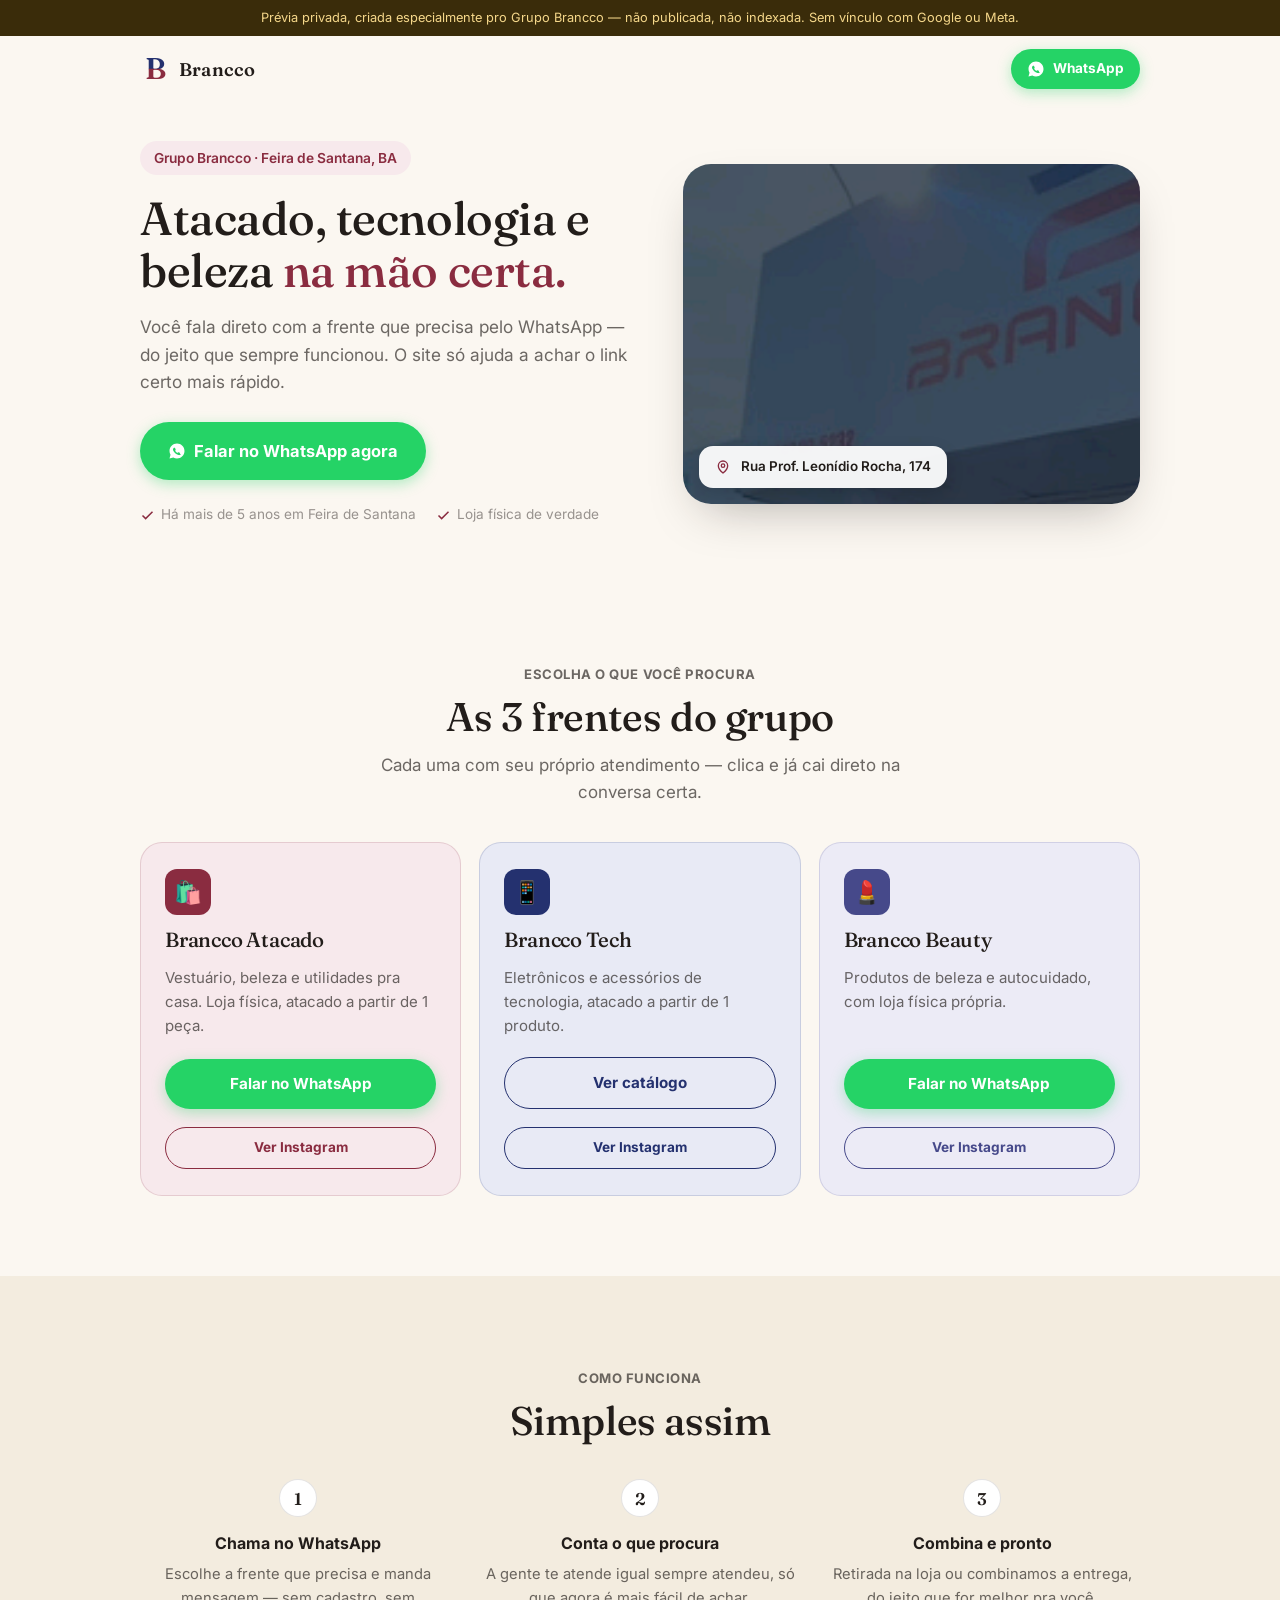
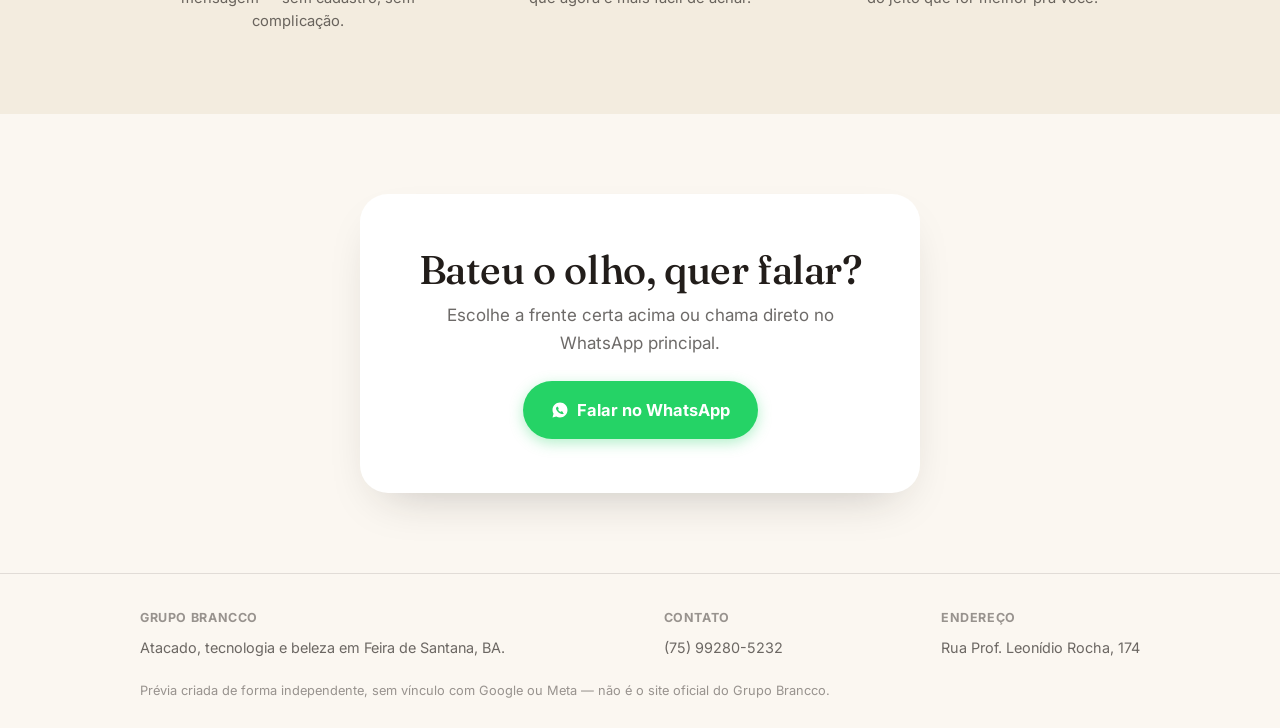
==== brancco/index.html @ bf34319a "site: preview Grupo Brancco (14/09/2026)" ====
<!DOCTYPE html>
<html lang="pt-BR">
<head>
<meta charset="UTF-8" />
<meta name="viewport" content="width=device-width, initial-scale=1" />
<meta name="robots" content="noindex, nofollow" />

<title>Grupo Brancco — Atacado, Tech e Beauty | Feira de Santana</title>
<meta name="description" content="Atacado, tecnologia e beleza do Grupo Brancco — fale direto no WhatsApp com a frente que você procura." />
<meta name="theme-color" content="#fbf7f1" />

<link rel="preconnect" href="https://fonts.googleapis.com" />
<link rel="preconnect" href="https://fonts.gstatic.com" crossorigin />
<link href="https://fonts.googleapis.com/css2?family=Fraunces:ital,opsz,wght@0,9..144,500;0,9..144,600;1,9..144,500&family=Inter:wght@400;500;600;700&display=swap" rel="stylesheet" />
<link rel="stylesheet" href="styles.css" />
</head>
<body>

<div class="demo-banner">Prévia privada, criada especialmente pro Grupo Brancco — não publicada, não indexada. Sem vínculo com Google ou Meta.</div>

<header class="nav" id="nav">
  <div class="nav__inner">
    <a href="#top" class="brand">
      <span class="mark"><span class="half navy">B</span><span class="half red">B</span></span>
      <span class="word">Brancco</span>
    </a>
    <a class="btn btn--wa btn--sm" href="https://wa.me/5575992805232" target="_blank" rel="noopener">
      <svg viewBox="0 0 24 24" fill="currentColor"><path d="M12 2C6.48 2 2 6.48 2 12c0 1.85.5 3.58 1.36 5.07L2 22l5.07-1.32A9.94 9.94 0 0 0 12 22c5.52 0 10-4.48 10-10S17.52 2 12 2zm5.2 14.2c-.22.6-1.1 1.13-1.78 1.28-.47.1-1.08.18-3.15-.68-2.65-1.1-4.36-3.8-4.5-3.98-.13-.18-1.08-1.44-1.08-2.75 0-1.3.68-1.94.92-2.2.24-.26.53-.32.7-.32h.5c.16 0 .38-.03.58.44.22.53.75 1.83.82 1.96.07.13.11.29.02.47-.6 1.2-.83 1.13-.03 2.1.9 1.1 1.66 1.5 2.6 1.97.18.09.29.07.4-.04.11-.11.47-.55.6-.74.13-.19.26-.16.44-.1.18.07 1.15.55 1.35.65.2.1.33.15.38.24.05.09.05.5-.17 1.1z"/></svg>
      WhatsApp
    </a>
  </div>
</header>

<main id="top">

  <section class="hero">
    <div class="wrap hero__inner">
      <div>
        <span class="eyebrow">Grupo Brancco · Feira de Santana, BA</span>
        <h1>Atacado, tecnologia e beleza <em>na mão certa.</em></h1>
        <p class="lede">Você fala direto com a frente que precisa pelo WhatsApp — do jeito que sempre funcionou. O site só ajuda a achar o link certo mais rápido.</p>
        <div class="hero__cta">
          <a class="btn btn--wa btn--lg" href="https://wa.me/5575992805232" target="_blank" rel="noopener">
            <svg viewBox="0 0 24 24" fill="currentColor"><path d="M12 2C6.48 2 2 6.48 2 12c0 1.85.5 3.58 1.36 5.07L2 22l5.07-1.32A9.94 9.94 0 0 0 12 22c5.52 0 10-4.48 10-10S17.52 2 12 2zm5.2 14.2c-.22.6-1.1 1.13-1.78 1.28-.47.1-1.08.18-3.15-.68-2.65-1.1-4.36-3.8-4.5-3.98-.13-.18-1.08-1.44-1.08-2.75 0-1.3.68-1.94.92-2.2.24-.26.53-.32.7-.32h.5c.16 0 .38-.03.58.44.22.53.75 1.83.82 1.96.07.13.11.29.02.47-.6 1.2-.83 1.13-.03 2.1.9 1.1 1.66 1.5 2.6 1.97.18.09.29.07.4-.04.11-.11.47-.55.6-.74.13-.19.26-.16.44-.1.18.07 1.15.55 1.35.65.2.1.33.15.38.24.05.09.05.5-.17 1.1z"/></svg>
            Falar no WhatsApp agora
          </a>
        </div>
        <ul class="hero__trust">
          <li><svg viewBox="0 0 24 24" fill="none" stroke="currentColor" stroke-width="2.4"><path d="M20 6L9 17l-5-5"/></svg> Há mais de 5 anos em Feira de Santana</li>
          <li><svg viewBox="0 0 24 24" fill="none" stroke="currentColor" stroke-width="2.4"><path d="M20 6L9 17l-5-5"/></svg> Loja física de verdade</li>
        </ul>
      </div>
      <div class="hero__photo">
        <img src="refs/storefront-hero.png" alt="Fachada da loja Brancco, Feira de Santana" />
        <div class="badge">
          <svg viewBox="0 0 24 24" fill="none" stroke="currentColor" stroke-width="2"><path d="M12 21s-7-5.5-7-11a7 7 0 0 1 14 0c0 5.5-7 11-7 11z"/><circle cx="12" cy="10" r="2.6"/></svg>
          Rua Prof. Leonídio Rocha, 174
        </div>
      </div>
    </div>
  </section>

  <section class="section" id="frentes">
    <div class="wrap">
      <div class="sec-head">
        <p class="kicker">Escolha o que você procura</p>
        <h2>As 3 frentes do grupo</h2>
        <p>Cada uma com seu próprio atendimento — clica e já cai direto na conversa certa.</p>
      </div>
      <div class="frentes">
        <div class="frente frente--atacado">
          <div class="frente__icon">🛍️</div>
          <h3>Brancco Atacado</h3>
          <p>Vestuário, beleza e utilidades pra casa. Loja física, atacado a partir de 1 peça.</p>
          <a class="btn btn--wa btn--block" href="https://wa.me/5575992805232" target="_blank" rel="noopener">Falar no WhatsApp</a>
          <a class="btn btn--outline btn--block btn--sm" href="https://www.instagram.com/branccooficial/" target="_blank" rel="noopener">Ver Instagram</a>
        </div>
        <div class="frente frente--tech">
          <div class="frente__icon">📱</div>
          <h3>Brancco Tech</h3>
          <p>Eletrônicos e acessórios de tecnologia, atacado a partir de 1 produto.</p>
          <a class="btn btn--outline btn--block" href="https://branccotech.kyte.site/pt-BR" target="_blank" rel="noopener">Ver catálogo</a>
          <a class="btn btn--outline btn--block btn--sm" href="https://www.instagram.com/branccotech/" target="_blank" rel="noopener">Ver Instagram</a>
        </div>
        <div class="frente frente--beauty">
          <div class="frente__icon">💄</div>
          <h3>Brancco Beauty</h3>
          <p>Produtos de beleza e autocuidado, com loja física própria.</p>
          <a class="btn btn--wa btn--block" href="https://wa.me/message/FOGHOWFTC6OEM1" target="_blank" rel="noopener">Falar no WhatsApp</a>
          <a class="btn btn--outline btn--block btn--sm" href="https://www.instagram.com/branccobeauty/" target="_blank" rel="noopener">Ver Instagram</a>
        </div>
      </div>
    </div>
  </section>

  <section class="section section--paper2" id="como-funciona">
    <div class="wrap">
      <div class="sec-head">
        <p class="kicker">Como funciona</p>
        <h2>Simples assim</h2>
      </div>
      <div class="steps">
        <div class="step">
          <div class="step__n">1</div>
          <h4>Chama no WhatsApp</h4>
          <p>Escolhe a frente que precisa e manda mensagem — sem cadastro, sem complicação.</p>
        </div>
        <div class="step">
          <div class="step__n">2</div>
          <h4>Conta o que procura</h4>
          <p>A gente te atende igual sempre atendeu, só que agora é mais fácil de achar.</p>
        </div>
        <div class="step">
          <div class="step__n">3</div>
          <h4>Combina e pronto</h4>
          <p>Retirada na loja ou combinamos a entrega, do jeito que for melhor pra você.</p>
        </div>
      </div>
    </div>
  </section>

  <section class="section cta-final">
    <div class="wrap wrap--narrow">
      <div class="card">
        <h2>Bateu o olho, quer falar?</h2>
        <p>Escolhe a frente certa acima ou chama direto no WhatsApp principal.</p>
        <a class="btn btn--wa btn--lg" href="https://wa.me/5575992805232" target="_blank" rel="noopener">
          <svg viewBox="0 0 24 24" fill="currentColor"><path d="M12 2C6.48 2 2 6.48 2 12c0 1.85.5 3.58 1.36 5.07L2 22l5.07-1.32A9.94 9.94 0 0 0 12 22c5.52 0 10-4.48 10-10S17.52 2 12 2zm5.2 14.2c-.22.6-1.1 1.13-1.78 1.28-.47.1-1.08.18-3.15-.68-2.65-1.1-4.36-3.8-4.5-3.98-.13-.18-1.08-1.44-1.08-2.75 0-1.3.68-1.94.92-2.2.24-.26.53-.32.7-.32h.5c.16 0 .38-.03.58.44.22.53.75 1.83.82 1.96.07.13.11.29.02.47-.6 1.2-.83 1.13-.03 2.1.9 1.1 1.66 1.5 2.6 1.97.18.09.29.07.4-.04.11-.11.47-.55.6-.74.13-.19.26-.16.44-.1.18.07 1.15.55 1.35.65.2.1.33.15.38.24.05.09.05.5-.17 1.1z"/></svg>
          Falar no WhatsApp
        </a>
      </div>
    </div>
  </section>
</main>

<footer class="footer">
  <div class="wrap footer__inner">
    <div class="footer__col">
      <h4>Grupo Brancco</h4>
      <p>Atacado, tecnologia e beleza em Feira de Santana, BA.</p>
    </div>
    <div class="footer__col">
      <h4>Contato</h4>
      <a href="https://wa.me/5575992805232" target="_blank" rel="noopener">(75) 99280-5232</a>
    </div>
    <div class="footer__col">
      <h4>Endereço</h4>
      <p>Rua Prof. Leonídio Rocha, 174</p>
    </div>
  </div>
  <div class="wrap footer__legal">
    <p>Prévia criada de forma independente, sem vínculo com Google ou Meta — não é o site oficial do Grupo Brancco.</p>
  </div>
</footer>

<script src="script.js"></script>
</body>
</html>
---- brancco/styles.css ----
/* =========================================================
   BRANCCO — site hub, feito sob medida (14/09/2026)
   Direção: acolhedor pro público de bairro, cores reais da
   marca (navy + red + indigo, extraídas do Instagram real),
   confiável sem parecer caro, mobile-first (chega via WhatsApp).
   ========================================================= */

:root{
  --paper:    #fbf7f1;
  --paper-2:  #f3ecdf;
  --card:     #ffffff;
  --ink:      #221d1a;
  --ink-soft: rgba(34,29,26,.66);
  --ink-faint:rgba(34,29,26,.46);
  --line:     rgba(34,29,26,.12);

  --red:      #8a2c40;
  --red-deep: #6c2233;
  --red-soft: #f7e9ec;
  --navy:     #24316f;
  --navy-deep:#1a2454;
  --navy-soft:#e8eaf5;
  --indigo:   #46498a;
  --indigo-soft:#ecebf6;

  --r:    16px;
  --r-lg: 22px;
  --r-xl: 28px;
  --wrap: 1080px;
  --ease: cubic-bezier(.2,.7,.2,1);
  --serif: "Fraunces", Georgia, "Times New Roman", serif;
  --sans:  "Inter", system-ui, -apple-system, "Segoe UI", Roboto, sans-serif;
}

*,*::before,*::after{ box-sizing:border-box; margin:0; padding:0; }
html{ scroll-behavior:smooth; -webkit-text-size-adjust:100%; }
@media (prefers-reduced-motion: reduce){ html{ scroll-behavior:auto; } }

body{
  font-family:var(--sans);
  background:var(--paper);
  color:var(--ink);
  line-height:1.6;
  font-size:17px;
  overflow-x:hidden;
  -webkit-font-smoothing:antialiased;
}

img{ max-width:100%; display:block; }
a{ color:inherit; text-decoration:none; }
h1,h2,h3{ font-family:var(--serif); font-weight:500; line-height:1.12; letter-spacing:-.01em; }
h2{ font-size:clamp(1.7rem, 5vw, 2.5rem); }
h3{ font-size:1.28rem; }

.wrap{ width:100%; max-width:var(--wrap); margin:0 auto; padding:0 clamp(18px,5vw,40px); }
.wrap--narrow{ max-width:640px; }

/* Nav */
.nav{ position:sticky; top:0; z-index:100; background:rgba(251,247,241,.92); backdrop-filter:blur(8px); border-bottom:1px solid transparent; transition:border-color .25s var(--ease); }
.nav.scrolled{ border-color:var(--line); }
.nav__inner{ max-width:var(--wrap); margin:0 auto; padding:13px clamp(18px,5vw,40px); display:flex; align-items:center; justify-content:space-between; gap:16px; }
.brand{ display:flex; align-items:center; gap:9px; }
.brand .mark{ width:30px; height:30px; position:relative; flex:none; }
.brand .mark .half{ position:absolute; inset:0; font-family:var(--serif); font-weight:600; font-size:30px; line-height:30px; text-align:center; }
.brand .mark .half.navy{ color:var(--navy); clip-path:inset(0 0 50% 0); }
.brand .mark .half.red{ color:var(--red); clip-path:inset(48% 0 0 0); }
.brand span.word{ font-family:var(--serif); font-weight:600; font-size:1.15rem; letter-spacing:.01em; }

.btn{ display:inline-flex; align-items:center; justify-content:center; gap:8px; padding:13px 22px; border-radius:99px; font-weight:700; font-size:.95rem; transition:transform .18s var(--ease), box-shadow .18s var(--ease), background-color .18s var(--ease); border:none; cursor:pointer; }
.btn--wa{ background:#25D366; color:#fff; box-shadow:0 4px 14px rgba(37,211,102,.35); }
.btn--wa:hover{ transform:translateY(-1px); box-shadow:0 6px 18px rgba(37,211,102,.42); background:#20bd5b; }
.btn--sm{ padding:9px 16px; font-size:.85rem; }
.btn--lg{ padding:16px 28px; font-size:1.03rem; }
.btn--outline{ background:transparent; border:1.5px solid currentColor; }
.btn--outline:hover{ background:currentColor; }
.btn--outline:hover{ color:#fff; }
.btn--outline:hover{ transform:translateY(-1px); }
.btn--block{ width:100%; }
.btn svg{ width:18px; height:18px; flex:none; }
.btn:active{ transform:translateY(0); }

/* Entrada do hero — roda uma vez no carregamento, sempre termina visível.
   Não depende de scroll nem de JS: se a animação não rodar, o elemento já
   nasce no estado final (opacity 1), nunca em opacity:0 esperando alguém. */
@keyframes rise-in{ from{ opacity:0; transform:translateY(10px); } to{ opacity:1; transform:translateY(0); } }
.hero .eyebrow, .hero h1, .hero p.lede, .hero__cta, .hero__trust, .hero__photo{
  animation:rise-in .55s var(--ease) both;
}
.hero h1{ animation-delay:.05s; }
.hero p.lede{ animation-delay:.1s; }
.hero__cta{ animation-delay:.15s; }
.hero__trust{ animation-delay:.2s; }
.hero__photo{ animation-delay:.12s; }
@media (prefers-reduced-motion: reduce){
  .hero .eyebrow, .hero h1, .hero p.lede, .hero__cta, .hero__trust, .hero__photo{ animation:none; }
}
.frentes .frente.reveal:nth-child(2){ transition-delay:.08s; }
.frentes .frente.reveal:nth-child(3){ transition-delay:.16s; }
.steps .step.reveal:nth-child(2){ transition-delay:.08s; }
.steps .step.reveal:nth-child(3){ transition-delay:.16s; }

/* Hero */
.hero{ padding:38px 0 46px; }
.hero__inner{ display:grid; grid-template-columns:1.05fr .95fr; gap:38px; align-items:center; }
@media (max-width:820px){ .hero__inner{ grid-template-columns:1fr; gap:28px; } }
.eyebrow{ display:inline-flex; align-items:center; gap:8px; font-size:.86rem; font-weight:600; color:var(--red); background:var(--red-soft); padding:6px 14px; border-radius:99px; margin-bottom:18px; }
.hero h1{ font-size:clamp(2rem,5.6vw,2.9rem); margin-bottom:16px; text-wrap:balance; }
.hero h1 em{ font-style:normal; color:var(--red); }
.hero p.lede{ font-size:1.08rem; color:var(--ink-soft); margin-bottom:26px; max-width:46ch; }
.hero__cta{ display:flex; gap:12px; flex-wrap:wrap; margin-bottom:24px; }
.hero__trust{ display:flex; gap:20px; flex-wrap:wrap; list-style:none; font-size:.85rem; color:var(--ink-faint); }
.hero__trust li{ display:flex; align-items:center; gap:6px; }
.hero__trust svg{ width:15px; height:15px; color:var(--red); flex:none; }

.hero__photo{ position:relative; border-radius:var(--r-xl); overflow:hidden; box-shadow:0 20px 50px -20px rgba(34,29,26,.35); }
.hero__photo img{ width:100%; height:340px; object-fit:cover; }
.hero__photo .badge{ position:absolute; left:16px; bottom:16px; background:rgba(255,255,255,.94); backdrop-filter:blur(6px); border-radius:14px; padding:10px 16px; display:flex; align-items:center; gap:10px; font-size:.84rem; font-weight:600; box-shadow:0 6px 18px rgba(0,0,0,.14); }
.hero__photo .badge svg{ width:16px; height:16px; color:var(--red); flex:none; }

/* Frentes */
.section{ padding:clamp(44px,7vw,80px) 0; }
.sec-head{ text-align:center; max-width:560px; margin:0 auto 36px; }
.kicker{ font-size:.82rem; font-weight:700; letter-spacing:.04em; text-transform:uppercase; color:var(--ink-faint); margin-bottom:10px; }
.sec-head p{ margin-top:12px; color:var(--ink-soft); }

.frentes{ display:grid; grid-template-columns:repeat(3,1fr); gap:18px; }
@media (max-width:820px){ .frentes{ grid-template-columns:1fr; } }
.frente{ border-radius:var(--r-lg); padding:26px 24px; display:flex; flex-direction:column; gap:12px; border:1.5px solid transparent; transition:transform .22s var(--ease), box-shadow .22s var(--ease); }
.frente:hover{ transform:translateY(-3px); box-shadow:0 14px 30px -18px rgba(34,29,26,.28); }
.frente__icon{ width:46px; height:46px; border-radius:12px; display:flex; align-items:center; justify-content:center; font-size:1.4rem; margin-bottom:2px; }
.frente h3{ margin-bottom:2px; }
.frente p{ color:var(--ink-soft); font-size:.94rem; flex:1; }
.frente .btn{ margin-top:6px; }

.frente--atacado{ background:var(--red-soft); border-color:rgba(138,44,64,.16); }
.frente--atacado .frente__icon{ background:var(--red); color:#fff; }
.frente--atacado .btn--outline{ color:var(--red); }

.frente--tech{ background:var(--navy-soft); border-color:rgba(36,49,111,.16); }
.frente--tech .frente__icon{ background:var(--navy); color:#fff; }
.frente--tech .btn--outline{ color:var(--navy); }

.frente--beauty{ background:var(--indigo-soft); border-color:rgba(70,73,138,.16); }
.frente--beauty .frente__icon{ background:var(--indigo); color:#fff; }
.frente--beauty .btn--outline{ color:var(--indigo); }

/* Como funciona */
.section--paper2{ background:var(--paper-2); }
.steps{ display:grid; grid-template-columns:repeat(3,1fr); gap:26px; counter-reset:step; }
@media (max-width:820px){ .steps{ grid-template-columns:1fr; gap:22px; } }
.step{ text-align:center; }
.step__n{ width:38px; height:38px; border-radius:50%; background:var(--card); border:1.5px solid var(--line); display:flex; align-items:center; justify-content:center; font-family:var(--serif); font-weight:600; margin:0 auto 14px; }
.step h4{ font-family:var(--sans); font-weight:700; font-size:1rem; margin-bottom:6px; }
.step p{ color:var(--ink-soft); font-size:.92rem; }

/* CTA final */
.cta-final{ text-align:center; }
.cta-final .card{ background:var(--card); border-radius:var(--r-xl); padding:clamp(32px,7vw,54px); box-shadow:0 20px 50px -24px rgba(34,29,26,.28); }
.cta-final h2{ margin-bottom:10px; }
.cta-final p{ color:var(--ink-soft); margin-bottom:24px; }

/* Footer */
.footer{ padding:34px 0 26px; font-size:.9rem; border-top:1px solid var(--line); }
.footer__inner{ display:flex; justify-content:space-between; gap:24px; flex-wrap:wrap; margin-bottom:18px; }
.footer__col h4{ font-size:.78rem; text-transform:uppercase; letter-spacing:.05em; margin-bottom:8px; color:var(--ink-faint); }
.footer__col a, .footer__col p{ display:block; color:var(--ink-soft); margin-bottom:4px; }
.footer__legal{ color:var(--ink-faint); font-size:.8rem; }

.demo-banner{ background:#3a2c0a; color:#f5d78a; text-align:center; font-size:.8rem; padding:8px 12px; }

@media (max-width:560px){
  .frentes{ gap:14px; }
  .hero__photo img{ height:220px; }
}
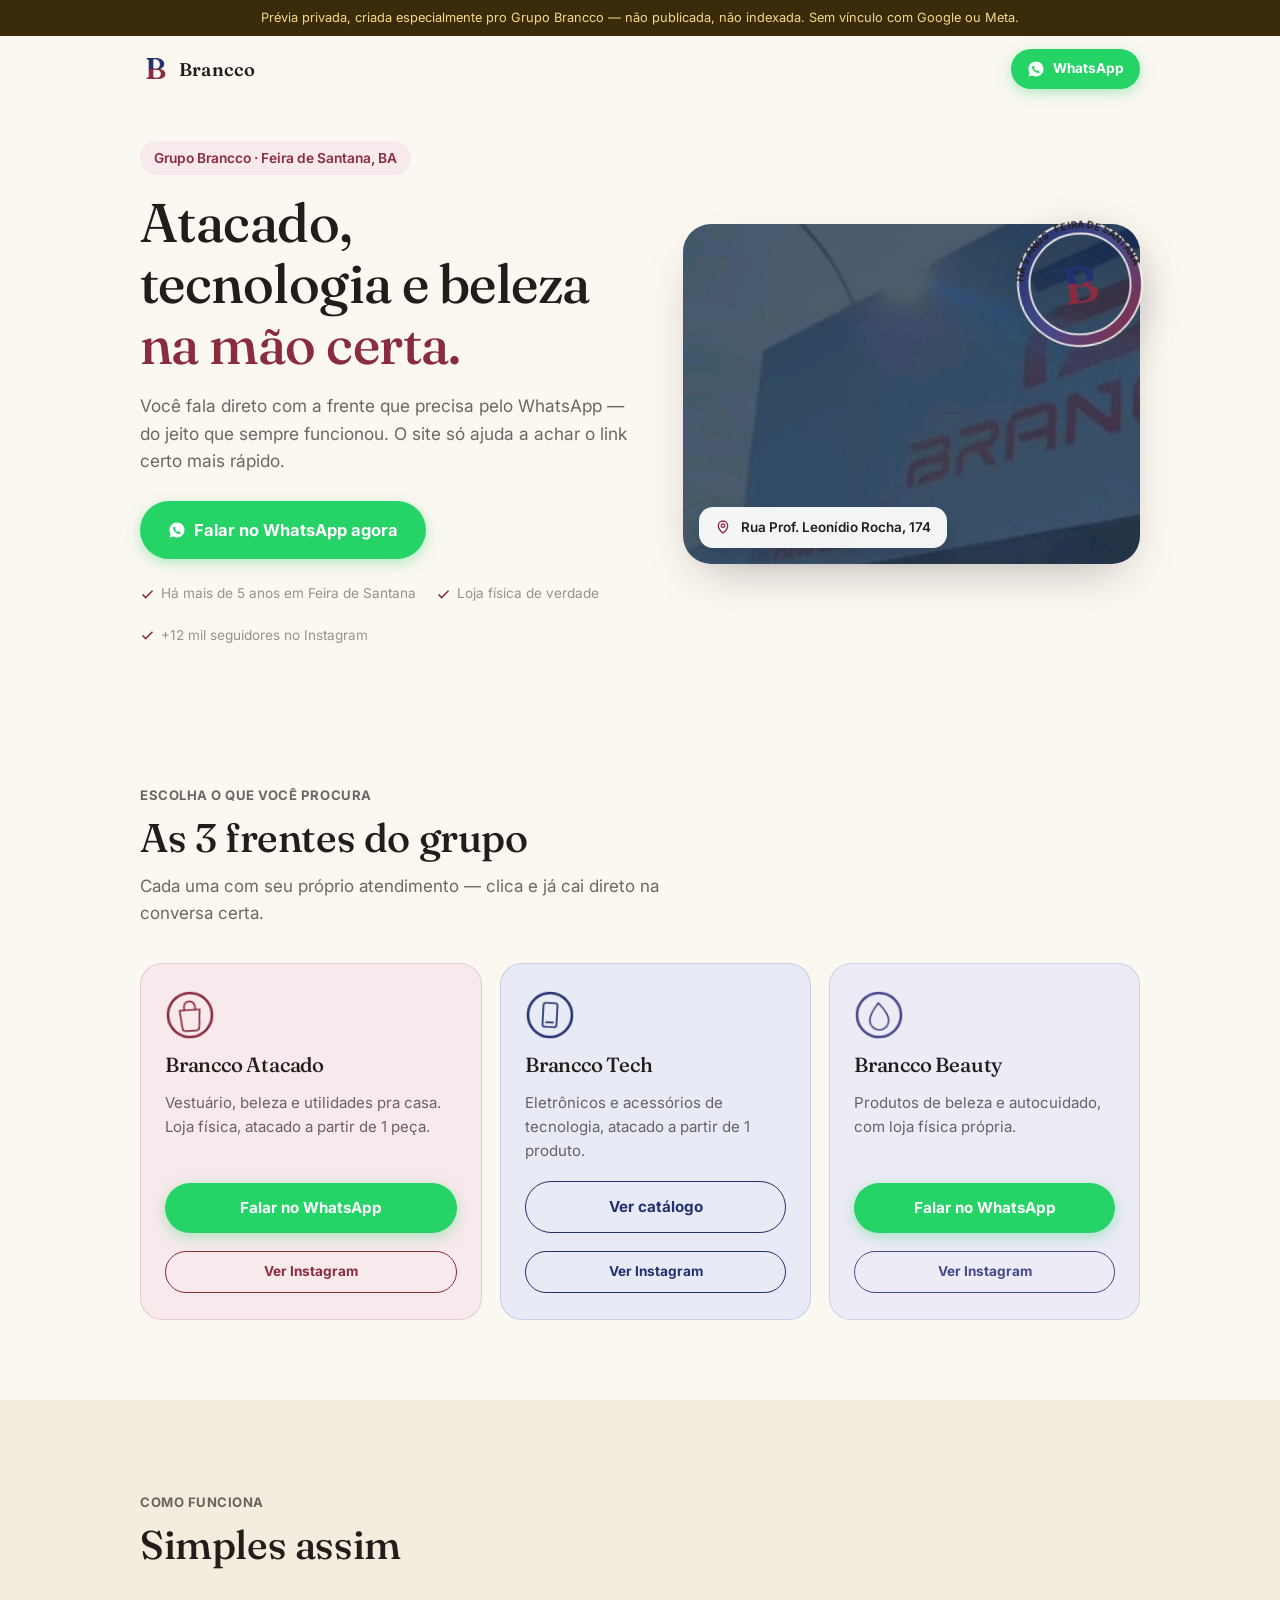
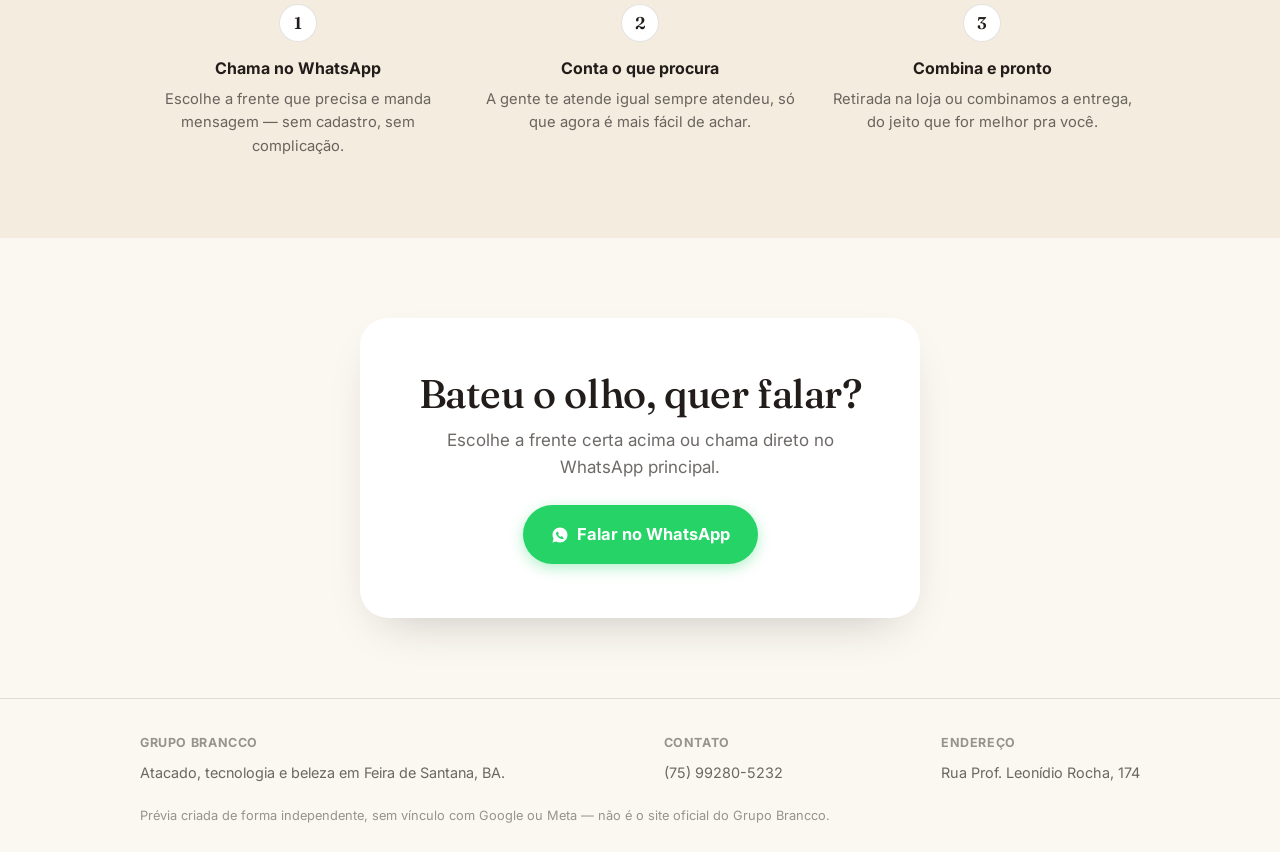
==== commit babcd632: "brancco: v3 do hub — selo da marca como momento assinatura, icones proprios, composicao mais coesa A" ====
--- a/brancco/index.html
+++ b/brancco/index.html
@@ -48,13 +48,32 @@
         <ul class="hero__trust">
           <li><svg viewBox="0 0 24 24" fill="none" stroke="currentColor" stroke-width="2.4"><path d="M20 6L9 17l-5-5"/></svg> Há mais de 5 anos em Feira de Santana</li>
           <li><svg viewBox="0 0 24 24" fill="none" stroke="currentColor" stroke-width="2.4"><path d="M20 6L9 17l-5-5"/></svg> Loja física de verdade</li>
+          <li><svg viewBox="0 0 24 24" fill="none" stroke="currentColor" stroke-width="2.4"><path d="M20 6L9 17l-5-5"/></svg> +12 mil seguidores no Instagram</li>
         </ul>
       </div>
       <div class="hero__photo">
-        <img src="refs/storefront-hero.png" alt="Fachada da loja Brancco, Feira de Santana" />
-        <div class="badge">
-          <svg viewBox="0 0 24 24" fill="none" stroke="currentColor" stroke-width="2"><path d="M12 21s-7-5.5-7-11a7 7 0 0 1 14 0c0 5.5-7 11-7 11z"/><circle cx="12" cy="10" r="2.6"/></svg>
-          Rua Prof. Leonídio Rocha, 174
+        <div class="frame">
+          <img src="refs/storefront-hero.png" alt="Fachada da loja Brancco, Feira de Santana" />
+          <div class="badge">
+            <svg viewBox="0 0 24 24" fill="none" stroke="currentColor" stroke-width="2"><path d="M12 21s-7-5.5-7-11a7 7 0 0 1 14 0c0 5.5-7 11-7 11z"/><circle cx="12" cy="10" r="2.6"/></svg>
+            Rua Prof. Leonídio Rocha, 174
+          </div>
+        </div>
+        <div class="selo selo--hero" aria-hidden="true">
+          <svg class="selo__ring" viewBox="0 0 100 100">
+            <defs>
+              <linearGradient id="seloGrad" x1="0%" y1="0%" x2="100%" y2="100%">
+                <stop class="stop-navy" offset="0%"/>
+                <stop class="stop-indigo" offset="52%"/>
+                <stop class="stop-red" offset="100%"/>
+              </linearGradient>
+              <path id="seloArc" d="M 12,50 A 38,38 0 0 1 88,50" />
+            </defs>
+            <circle class="track" cx="50" cy="50" r="38"/>
+            <circle class="grad" cx="50" cy="50" r="38" stroke="url(#seloGrad)"/>
+            <text text-anchor="middle"><textPath href="#seloArc" startOffset="50%">HÁ 5 ANOS · FEIRA DE SANTANA</textPath></text>
+          </svg>
+          <span class="selo__core"><span class="half navy">B</span><span class="half red">B</span></span>
         </div>
       </div>
     </div>
@@ -68,22 +87,39 @@
         <p>Cada uma com seu próprio atendimento — clica e já cai direto na conversa certa.</p>
       </div>
       <div class="frentes">
-        <div class="frente frente--atacado">
-          <div class="frente__icon">🛍️</div>
+        <div class="frente frente--atacado observe">
+          <div class="frente__seal" aria-hidden="true">
+            <svg viewBox="0 0 50 50">
+              <circle class="ring" cx="25" cy="25" r="22"/>
+              <path class="glyph" d="M15 20h20l-1.6 18a3 3 0 0 1-3 2.8h-10.8a3 3 0 0 1-3-2.8L15 20z"/>
+              <path class="glyph" d="M19.5 20v-3.2a5.5 5.5 0 0 1 11 0V20"/>
+            </svg>
+          </div>
           <h3>Brancco Atacado</h3>
           <p>Vestuário, beleza e utilidades pra casa. Loja física, atacado a partir de 1 peça.</p>
           <a class="btn btn--wa btn--block" href="https://wa.me/5575992805232" target="_blank" rel="noopener">Falar no WhatsApp</a>
           <a class="btn btn--outline btn--block btn--sm" href="https://www.instagram.com/branccooficial/" target="_blank" rel="noopener">Ver Instagram</a>
         </div>
-        <div class="frente frente--tech">
-          <div class="frente__icon">📱</div>
+        <div class="frente frente--tech observe">
+          <div class="frente__seal" aria-hidden="true">
+            <svg viewBox="0 0 50 50">
+              <circle class="ring" cx="25" cy="25" r="22"/>
+              <rect class="glyph" x="18" y="13" width="14" height="24" rx="2.6"/>
+              <line class="glyph" x1="21.5" y1="32.4" x2="28.5" y2="32.4"/>
+            </svg>
+          </div>
           <h3>Brancco Tech</h3>
           <p>Eletrônicos e acessórios de tecnologia, atacado a partir de 1 produto.</p>
           <a class="btn btn--outline btn--block" href="https://branccotech.kyte.site/pt-BR" target="_blank" rel="noopener">Ver catálogo</a>
           <a class="btn btn--outline btn--block btn--sm" href="https://www.instagram.com/branccotech/" target="_blank" rel="noopener">Ver Instagram</a>
         </div>
-        <div class="frente frente--beauty">
-          <div class="frente__icon">💄</div>
+        <div class="frente frente--beauty observe">
+          <div class="frente__seal" aria-hidden="true">
+            <svg viewBox="0 0 50 50">
+              <circle class="ring" cx="25" cy="25" r="22"/>
+              <path class="glyph" d="M25 13s9.5 11 9.5 17.5a9.5 9.5 0 1 1-19 0C15.5 24 25 13 25 13z"/>
+            </svg>
+          </div>
           <h3>Brancco Beauty</h3>
           <p>Produtos de beleza e autocuidado, com loja física própria.</p>
           <a class="btn btn--wa btn--block" href="https://wa.me/message/FOGHOWFTC6OEM1" target="_blank" rel="noopener">Falar no WhatsApp</a>
@@ -100,17 +136,17 @@
         <h2>Simples assim</h2>
       </div>
       <div class="steps">
-        <div class="step">
+        <div class="step observe">
           <div class="step__n">1</div>
           <h4>Chama no WhatsApp</h4>
           <p>Escolhe a frente que precisa e manda mensagem — sem cadastro, sem complicação.</p>
         </div>
-        <div class="step">
+        <div class="step observe">
           <div class="step__n">2</div>
           <h4>Conta o que procura</h4>
           <p>A gente te atende igual sempre atendeu, só que agora é mais fácil de achar.</p>
         </div>
-        <div class="step">
+        <div class="step observe">
           <div class="step__n">3</div>
           <h4>Combina e pronto</h4>
           <p>Retirada na loja ou combinamos a entrega, do jeito que for melhor pra você.</p>
--- a/brancco/styles.css
+++ b/brancco/styles.css
@@ -28,6 +28,7 @@
   --r-xl: 28px;
   --wrap: 1080px;
   --ease: cubic-bezier(.2,.7,.2,1);
+  --ease-stamp: cubic-bezier(.34,1.56,.64,1);
   --serif: "Fraunces", Georgia, "Times New Roman", serif;
   --sans:  "Inter", system-ui, -apple-system, "Segoe UI", Roboto, sans-serif;
 }
@@ -51,6 +52,11 @@
 h1,h2,h3{ font-family:var(--serif); font-weight:500; line-height:1.12; letter-spacing:-.01em; }
 h2{ font-size:clamp(1.7rem, 5vw, 2.5rem); }
 h3{ font-size:1.28rem; }
+
+::selection{ background:var(--red); color:#fff; }
+a:focus-visible, button:focus-visible, .btn:focus-visible{
+  outline:2.5px solid var(--navy); outline-offset:3px; border-radius:10px;
+}
 
 .wrap{ width:100%; max-width:var(--wrap); margin:0 auto; padding:0 clamp(18px,5vw,40px); }
 .wrap--narrow{ max-width:640px; }
@@ -99,12 +105,57 @@
 .steps .step.reveal:nth-child(2){ transition-delay:.08s; }
 .steps .step.reveal:nth-child(3){ transition-delay:.16s; }
 
+/* Reveal on-scroll: nasce visível (sem classe .observe, aparece parado);
+   com JS, .observe some até entrar na viewport e ganhar .reveal. */
+.observe{ transition:opacity .5s var(--ease), transform .5s var(--ease); }
+.observe:not(.reveal){ opacity:0; transform:translateY(16px); }
+@media (prefers-reduced-motion: reduce){
+  .observe:not(.reveal){ opacity:1; transform:none; }
+}
+
+/* Selo — o momento assinatura: o anel real da marca (navy→indigo→red),
+   carimbado no hero. Entra uma vez no load, sempre termina no estado final. */
+.selo{ position:absolute; display:flex; align-items:center; justify-content:center; filter:drop-shadow(0 10px 18px rgba(34,29,26,.28)); }
+.selo__ring{ position:absolute; inset:0; width:100%; height:100%; }
+.selo__ring circle.track{ fill:none; stroke:var(--paper); stroke-width:9; opacity:.9; }
+.selo__ring circle.grad{ fill:none; stroke-width:6.5; }
+.selo__ring .stop-navy{ stop-color:var(--navy); }
+.selo__ring .stop-indigo{ stop-color:var(--indigo); }
+.selo__ring .stop-red{ stop-color:var(--red); }
+.selo__ring text{ font-family:var(--sans); font-weight:700; fill:var(--ink); }
+.selo__core{ position:relative; width:44%; height:44%; }
+.selo__core .half{ position:absolute; inset:0; font-family:var(--serif); font-weight:600; line-height:1; text-align:center; display:flex; align-items:center; justify-content:center; }
+.selo__core .half.navy{ color:var(--navy); clip-path:inset(0 0 50% 0); }
+.selo__core .half.red{ color:var(--red); clip-path:inset(48% 0 0 0); }
+
+.selo--hero{ width:clamp(96px,13vw,148px); height:clamp(96px,13vw,148px); top:-14px; right:-14px; z-index:2; animation:stamp-in .6s var(--ease-stamp) both; animation-delay:.5s; }
+.selo--hero .selo__core{ font-size:clamp(34px,4.2vw,52px); }
+.selo--hero .selo__ring text{ font-size:6.6px; letter-spacing:.02em; }
+@keyframes stamp-in{
+  0%{ opacity:0; transform:scale(.7) rotate(-18deg); }
+  70%{ opacity:1; transform:scale(1.06) rotate(-6deg); }
+  100%{ opacity:1; transform:scale(1) rotate(-8deg); }
+}
+@media (prefers-reduced-motion: reduce){
+  .selo--hero{ animation:none; transform:rotate(-8deg); opacity:1; }
+}
+
+/* Selos das frentes — eco do selo do hero, uma cor só por card, colados como adesivo */
+.frente__seal{ width:50px; height:50px; position:relative; flex:none; margin-bottom:2px; }
+.frente__seal svg{ width:100%; height:100%; }
+.frente__seal .ring{ fill:none; stroke-width:2.6; }
+.frente__seal .glyph{ fill:none; stroke:currentColor; stroke-width:1.7; stroke-linecap:round; stroke-linejoin:round; }
+.frente--atacado .frente__seal{ color:var(--red); transform:rotate(-4deg); }
+.frente--tech .frente__seal{ color:var(--navy); transform:rotate(3deg); }
+.frente--beauty .frente__seal{ color:var(--indigo); transform:rotate(-3deg); }
+.frente__seal .ring{ stroke:currentColor; }
+
 /* Hero */
 .hero{ padding:38px 0 46px; }
 .hero__inner{ display:grid; grid-template-columns:1.05fr .95fr; gap:38px; align-items:center; }
 @media (max-width:820px){ .hero__inner{ grid-template-columns:1fr; gap:28px; } }
 .eyebrow{ display:inline-flex; align-items:center; gap:8px; font-size:.86rem; font-weight:600; color:var(--red); background:var(--red-soft); padding:6px 14px; border-radius:99px; margin-bottom:18px; }
-.hero h1{ font-size:clamp(2rem,5.6vw,2.9rem); margin-bottom:16px; text-wrap:balance; }
+.hero h1{ font-size:clamp(2.2rem,6.4vw,3.4rem); margin-bottom:16px; text-wrap:balance; }
 .hero h1 em{ font-style:normal; color:var(--red); }
 .hero p.lede{ font-size:1.08rem; color:var(--ink-soft); margin-bottom:26px; max-width:46ch; }
 .hero__cta{ display:flex; gap:12px; flex-wrap:wrap; margin-bottom:24px; }
@@ -112,36 +163,33 @@
 .hero__trust li{ display:flex; align-items:center; gap:6px; }
 .hero__trust svg{ width:15px; height:15px; color:var(--red); flex:none; }
 
-.hero__photo{ position:relative; border-radius:var(--r-xl); overflow:hidden; box-shadow:0 20px 50px -20px rgba(34,29,26,.35); }
-.hero__photo img{ width:100%; height:340px; object-fit:cover; }
+.hero__photo{ position:relative; border-radius:var(--r-xl); overflow:visible; }
+.hero__photo .frame{ border-radius:var(--r-xl); overflow:hidden; box-shadow:0 20px 50px -20px rgba(34,29,26,.35); }
+.hero__photo img{ width:100%; height:340px; object-fit:cover; object-position:50% 28%; filter:saturate(1.12) contrast(1.06) brightness(1.1); }
 .hero__photo .badge{ position:absolute; left:16px; bottom:16px; background:rgba(255,255,255,.94); backdrop-filter:blur(6px); border-radius:14px; padding:10px 16px; display:flex; align-items:center; gap:10px; font-size:.84rem; font-weight:600; box-shadow:0 6px 18px rgba(0,0,0,.14); }
 .hero__photo .badge svg{ width:16px; height:16px; color:var(--red); flex:none; }
 
 /* Frentes */
 .section{ padding:clamp(44px,7vw,80px) 0; }
-.sec-head{ text-align:center; max-width:560px; margin:0 auto 36px; }
+.sec-head{ max-width:560px; margin:0 0 36px; }
 .kicker{ font-size:.82rem; font-weight:700; letter-spacing:.04em; text-transform:uppercase; color:var(--ink-faint); margin-bottom:10px; }
 .sec-head p{ margin-top:12px; color:var(--ink-soft); }
 
-.frentes{ display:grid; grid-template-columns:repeat(3,1fr); gap:18px; }
+.frentes{ display:grid; grid-template-columns:1.1fr 1fr 1fr; gap:18px; }
 @media (max-width:820px){ .frentes{ grid-template-columns:1fr; } }
 .frente{ border-radius:var(--r-lg); padding:26px 24px; display:flex; flex-direction:column; gap:12px; border:1.5px solid transparent; transition:transform .22s var(--ease), box-shadow .22s var(--ease); }
-.frente:hover{ transform:translateY(-3px); box-shadow:0 14px 30px -18px rgba(34,29,26,.28); }
-.frente__icon{ width:46px; height:46px; border-radius:12px; display:flex; align-items:center; justify-content:center; font-size:1.4rem; margin-bottom:2px; }
+.frente:hover{ transform:translateY(-3px) rotate(-.4deg); box-shadow:0 14px 30px -18px rgba(34,29,26,.28); }
 .frente h3{ margin-bottom:2px; }
 .frente p{ color:var(--ink-soft); font-size:.94rem; flex:1; }
 .frente .btn{ margin-top:6px; }
 
 .frente--atacado{ background:var(--red-soft); border-color:rgba(138,44,64,.16); }
-.frente--atacado .frente__icon{ background:var(--red); color:#fff; }
 .frente--atacado .btn--outline{ color:var(--red); }
 
 .frente--tech{ background:var(--navy-soft); border-color:rgba(36,49,111,.16); }
-.frente--tech .frente__icon{ background:var(--navy); color:#fff; }
 .frente--tech .btn--outline{ color:var(--navy); }
 
 .frente--beauty{ background:var(--indigo-soft); border-color:rgba(70,73,138,.16); }
-.frente--beauty .frente__icon{ background:var(--indigo); color:#fff; }
 .frente--beauty .btn--outline{ color:var(--indigo); }
 
 /* Como funciona */
@@ -171,4 +219,5 @@
 @media (max-width:560px){
   .frentes{ gap:14px; }
   .hero__photo img{ height:220px; }
-}
+  .selo--hero{ top:-10px; right:-10px; }
+}
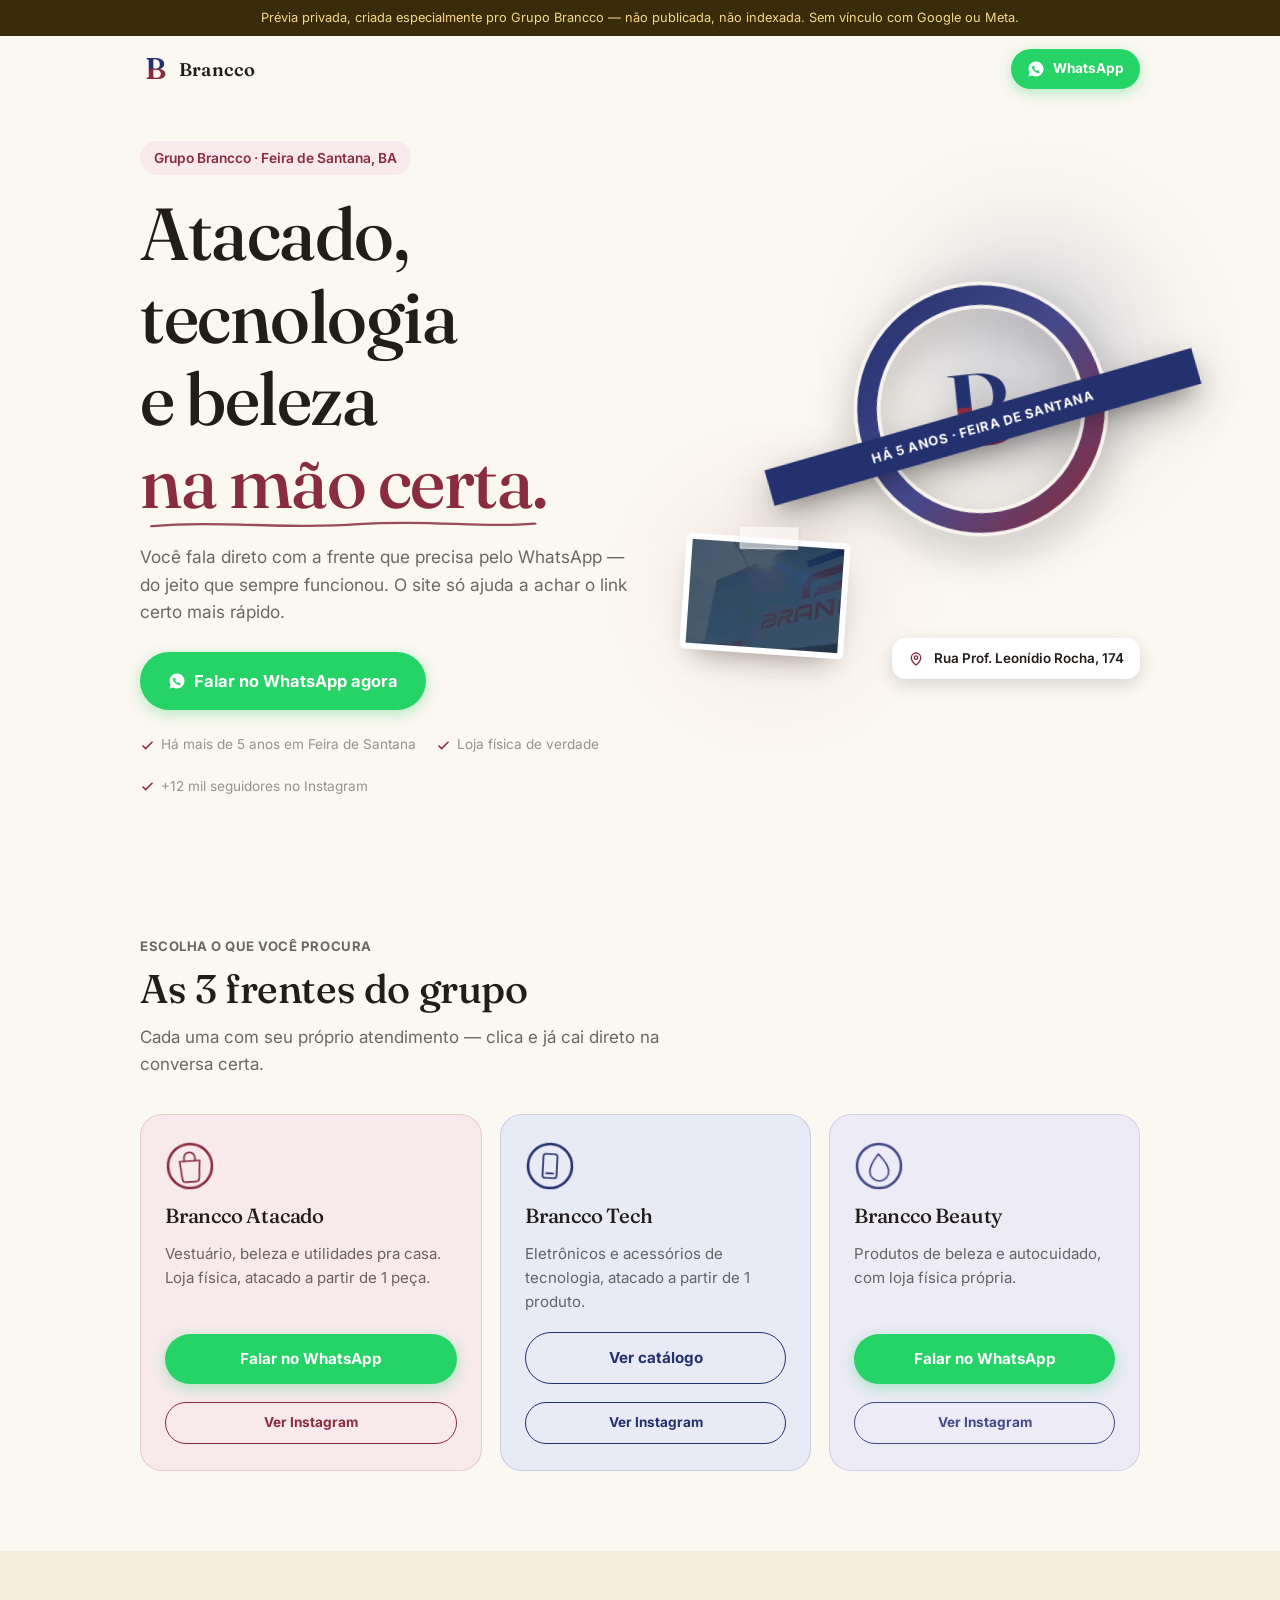
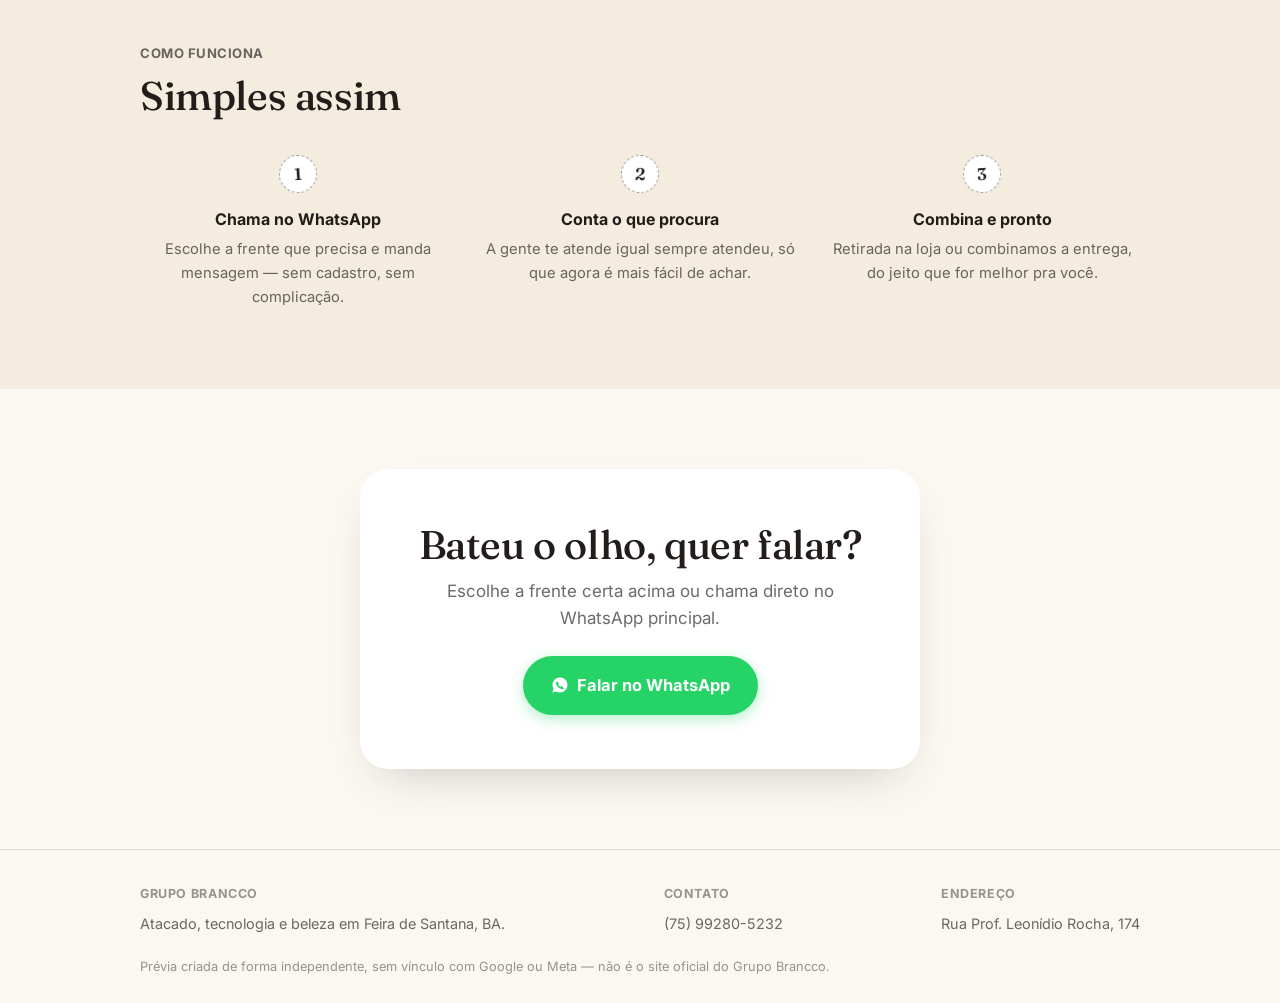
==== commit 1626aeee: "brancco: v4 do hero — selo vira elemento gigante e vetorial, tipografia bem maior Reformulacao do he" ====
--- a/brancco/index.html
+++ b/brancco/index.html
@@ -37,7 +37,7 @@
     <div class="wrap hero__inner">
       <div>
         <span class="eyebrow">Grupo Brancco · Feira de Santana, BA</span>
-        <h1>Atacado, tecnologia e beleza <em>na mão certa.</em></h1>
+        <h1>Atacado, tecnologia e beleza <em>na mão certa.<svg class="underline" viewBox="0 0 260 18" preserveAspectRatio="none" aria-hidden="true"><path d="M3,11 C45,2 95,16 140,8 C185,1 225,14 257,7"/></svg></em></h1>
         <p class="lede">Você fala direto com a frente que precisa pelo WhatsApp — do jeito que sempre funcionou. O site só ajuda a achar o link certo mais rápido.</p>
         <div class="hero__cta">
           <a class="btn btn--wa btn--lg" href="https://wa.me/5575992805232" target="_blank" rel="noopener">
@@ -51,15 +51,11 @@
           <li><svg viewBox="0 0 24 24" fill="none" stroke="currentColor" stroke-width="2.4"><path d="M20 6L9 17l-5-5"/></svg> +12 mil seguidores no Instagram</li>
         </ul>
       </div>
-      <div class="hero__photo">
-        <div class="frame">
-          <img src="refs/storefront-hero.png" alt="Fachada da loja Brancco, Feira de Santana" />
-          <div class="badge">
-            <svg viewBox="0 0 24 24" fill="none" stroke="currentColor" stroke-width="2"><path d="M12 21s-7-5.5-7-11a7 7 0 0 1 14 0c0 5.5-7 11-7 11z"/><circle cx="12" cy="10" r="2.6"/></svg>
-            Rua Prof. Leonídio Rocha, 174
-          </div>
-        </div>
-        <div class="selo selo--hero" aria-hidden="true">
+      <div class="hero__stage">
+        <div class="stage__blob stage__blob--navy" aria-hidden="true"></div>
+        <div class="stage__blob stage__blob--red" aria-hidden="true"></div>
+
+        <div class="selo selo--giant" aria-hidden="true">
           <svg class="selo__ring" viewBox="0 0 100 100">
             <defs>
               <linearGradient id="seloGrad" x1="0%" y1="0%" x2="100%" y2="100%">
@@ -67,13 +63,21 @@
                 <stop class="stop-indigo" offset="52%"/>
                 <stop class="stop-red" offset="100%"/>
               </linearGradient>
-              <path id="seloArc" d="M 12,50 A 38,38 0 0 1 88,50" />
             </defs>
             <circle class="track" cx="50" cy="50" r="38"/>
             <circle class="grad" cx="50" cy="50" r="38" stroke="url(#seloGrad)"/>
-            <text text-anchor="middle"><textPath href="#seloArc" startOffset="50%">HÁ 5 ANOS · FEIRA DE SANTANA</textPath></text>
           </svg>
           <span class="selo__core"><span class="half navy">B</span><span class="half red">B</span></span>
+          <span class="ribbon">Há 5 anos · Feira de Santana</span>
+        </div>
+
+        <div class="proof" aria-hidden="false">
+          <img src="refs/storefront-hero.png" alt="Fachada da loja Brancco, Feira de Santana" />
+          <span class="proof__tape"></span>
+        </div>
+        <div class="badge">
+          <svg viewBox="0 0 24 24" fill="none" stroke="currentColor" stroke-width="2"><path d="M12 21s-7-5.5-7-11a7 7 0 0 1 14 0c0 5.5-7 11-7 11z"/><circle cx="12" cy="10" r="2.6"/></svg>
+          Rua Prof. Leonídio Rocha, 174
         </div>
       </div>
     </div>
--- a/brancco/styles.css
+++ b/brancco/styles.css
@@ -89,16 +89,15 @@
    Não depende de scroll nem de JS: se a animação não rodar, o elemento já
    nasce no estado final (opacity 1), nunca em opacity:0 esperando alguém. */
 @keyframes rise-in{ from{ opacity:0; transform:translateY(10px); } to{ opacity:1; transform:translateY(0); } }
-.hero .eyebrow, .hero h1, .hero p.lede, .hero__cta, .hero__trust, .hero__photo{
+.hero .eyebrow, .hero h1, .hero p.lede, .hero__cta, .hero__trust{
   animation:rise-in .55s var(--ease) both;
 }
 .hero h1{ animation-delay:.05s; }
 .hero p.lede{ animation-delay:.1s; }
 .hero__cta{ animation-delay:.15s; }
 .hero__trust{ animation-delay:.2s; }
-.hero__photo{ animation-delay:.12s; }
-@media (prefers-reduced-motion: reduce){
-  .hero .eyebrow, .hero h1, .hero p.lede, .hero__cta, .hero__trust, .hero__photo{ animation:none; }
+@media (prefers-reduced-motion: reduce){
+  .hero .eyebrow, .hero h1, .hero p.lede, .hero__cta, .hero__trust{ animation:none; }
 }
 .frentes .frente.reveal:nth-child(2){ transition-delay:.08s; }
 .frentes .frente.reveal:nth-child(3){ transition-delay:.16s; }
@@ -115,30 +114,61 @@
 
 /* Selo — o momento assinatura: o anel real da marca (navy→indigo→red),
    carimbado no hero. Entra uma vez no load, sempre termina no estado final. */
-.selo{ position:absolute; display:flex; align-items:center; justify-content:center; filter:drop-shadow(0 10px 18px rgba(34,29,26,.28)); }
+.selo{ position:absolute; display:flex; align-items:center; justify-content:center; filter:drop-shadow(0 14px 22px rgba(34,29,26,.3)); }
 .selo__ring{ position:absolute; inset:0; width:100%; height:100%; }
 .selo__ring circle.track{ fill:none; stroke:var(--paper); stroke-width:9; opacity:.9; }
 .selo__ring circle.grad{ fill:none; stroke-width:6.5; }
 .selo__ring .stop-navy{ stop-color:var(--navy); }
 .selo__ring .stop-indigo{ stop-color:var(--indigo); }
 .selo__ring .stop-red{ stop-color:var(--red); }
-.selo__ring text{ font-family:var(--sans); font-weight:700; fill:var(--ink); }
 .selo__core{ position:relative; width:44%; height:44%; }
 .selo__core .half{ position:absolute; inset:0; font-family:var(--serif); font-weight:600; line-height:1; text-align:center; display:flex; align-items:center; justify-content:center; }
 .selo__core .half.navy{ color:var(--navy); clip-path:inset(0 0 50% 0); }
 .selo__core .half.red{ color:var(--red); clip-path:inset(48% 0 0 0); }
 
-.selo--hero{ width:clamp(96px,13vw,148px); height:clamp(96px,13vw,148px); top:-14px; right:-14px; z-index:2; animation:stamp-in .6s var(--ease-stamp) both; animation-delay:.5s; }
-.selo--hero .selo__core{ font-size:clamp(34px,4.2vw,52px); }
-.selo--hero .selo__ring text{ font-size:6.6px; letter-spacing:.02em; }
-@keyframes stamp-in{
-  0%{ opacity:0; transform:scale(.7) rotate(-18deg); }
-  70%{ opacity:1; transform:scale(1.06) rotate(-6deg); }
-  100%{ opacity:1; transform:scale(1) rotate(-8deg); }
-}
-@media (prefers-reduced-motion: reduce){
-  .selo--hero{ animation:none; transform:rotate(-8deg); opacity:1; }
-}
+/* Selo gigante do hero — o momento assinatura de verdade: grande, vetorial
+   (nunca borrado, ao contrário da foto), com a fita/ribbon carimbada por cima. */
+.selo--giant{
+  width:clamp(190px,25vw,300px); height:clamp(190px,25vw,300px);
+  top:0; right:2%; z-index:2;
+  animation:stamp-in-giant .75s var(--ease-stamp) both; animation-delay:.5s;
+}
+.selo--giant .selo__core{ font-size:clamp(58px,8.6vw,104px); }
+.selo--giant .ribbon{
+  position:absolute; left:50%; top:56%; width:148%; z-index:3;
+  transform:translate(-50%,-50%) rotate(-10deg);
+  background:var(--navy); color:#fff; font-family:var(--sans); font-weight:700;
+  font-size:clamp(10.5px,1.05vw,13px); letter-spacing:.05em; text-transform:uppercase;
+  text-align:center; padding:8px 6px; white-space:nowrap;
+  box-shadow:0 12px 22px -10px rgba(0,0,0,.4);
+}
+@keyframes stamp-in-giant{
+  0%{ opacity:0; transform:scale(.5) rotate(-26deg); }
+  62%{ opacity:1; transform:scale(1.1) rotate(-3deg); }
+  100%{ opacity:1; transform:scale(1) rotate(-6deg); }
+}
+@media (prefers-reduced-motion: reduce){
+  .selo--giant{ animation:none; transform:rotate(-6deg); opacity:1; }
+}
+
+/* Hero stage — o palco do selo: dois "blobs" de cor atrás, o selo gigante,
+   e a foto real (baixa resolução) reduzida a um recorte de prova, preso como
+   se tivesse fita — em vez de carregar o peso visual que ela não aguenta. */
+.hero__stage{ position:relative; min-height:clamp(340px,40vw,420px); }
+.stage__blob{ position:absolute; border-radius:50%; filter:blur(42px); z-index:0; pointer-events:none; }
+.stage__blob--navy{ width:320px; height:320px; top:-70px; right:-50px; background:radial-gradient(circle, rgba(36,49,111,.24), rgba(36,49,111,0) 70%); }
+.stage__blob--red{ width:240px; height:240px; bottom:-30px; left:-30px; background:radial-gradient(circle, rgba(138,44,64,.16), rgba(138,44,64,0) 70%); }
+
+.proof{ position:absolute; left:0; bottom:6%; width:clamp(118px,15vw,164px); z-index:4; transform:rotate(4deg); animation:proof-in .55s var(--ease-stamp) both; animation-delay:.75s; }
+.proof img{ width:100%; height:116px; object-fit:cover; object-position:50% 28%; filter:saturate(1.12) contrast(1.06) brightness(1.1); border:6px solid #fff; border-radius:6px; display:block; box-shadow:0 16px 26px -14px rgba(34,29,26,.4); }
+.proof__tape{ position:absolute; top:-11px; left:50%; width:58px; height:22px; background:rgba(255,255,255,.55); border:1px solid rgba(255,255,255,.65); transform:translateX(-50%) rotate(-3deg); box-shadow:0 2px 6px rgba(0,0,0,.08); }
+@keyframes proof-in{ from{ opacity:0; transform:rotate(4deg) translateY(14px); } to{ opacity:1; transform:rotate(4deg) translateY(0); } }
+@media (prefers-reduced-motion: reduce){
+  .proof{ animation:none; opacity:1; }
+}
+
+.hero__stage .badge{ position:absolute; right:0; bottom:0; background:rgba(255,255,255,.94); backdrop-filter:blur(6px); border-radius:14px; padding:10px 16px; display:flex; align-items:center; gap:10px; font-size:.84rem; font-weight:600; box-shadow:0 6px 18px rgba(0,0,0,.14); z-index:4; }
+.hero__stage .badge svg{ width:16px; height:16px; color:var(--red); flex:none; }
 
 /* Selos das frentes — eco do selo do hero, uma cor só por card, colados como adesivo */
 .frente__seal{ width:50px; height:50px; position:relative; flex:none; margin-bottom:2px; }
@@ -155,19 +185,15 @@
 .hero__inner{ display:grid; grid-template-columns:1.05fr .95fr; gap:38px; align-items:center; }
 @media (max-width:820px){ .hero__inner{ grid-template-columns:1fr; gap:28px; } }
 .eyebrow{ display:inline-flex; align-items:center; gap:8px; font-size:.86rem; font-weight:600; color:var(--red); background:var(--red-soft); padding:6px 14px; border-radius:99px; margin-bottom:18px; }
-.hero h1{ font-size:clamp(2.2rem,6.4vw,3.4rem); margin-bottom:16px; text-wrap:balance; }
-.hero h1 em{ font-style:normal; color:var(--red); }
+.hero h1{ font-size:clamp(2.6rem,7.6vw,4.6rem); margin-bottom:20px; text-wrap:balance; letter-spacing:-.02em; }
+.hero h1 em{ position:relative; display:inline-block; font-style:normal; color:var(--red); }
+.hero h1 em .underline{ position:absolute; left:2%; bottom:-.1em; width:96%; height:.16em; overflow:visible; }
+.hero h1 em .underline path{ stroke:var(--red); stroke-width:3.5; fill:none; stroke-linecap:round; opacity:.85; }
 .hero p.lede{ font-size:1.08rem; color:var(--ink-soft); margin-bottom:26px; max-width:46ch; }
 .hero__cta{ display:flex; gap:12px; flex-wrap:wrap; margin-bottom:24px; }
 .hero__trust{ display:flex; gap:20px; flex-wrap:wrap; list-style:none; font-size:.85rem; color:var(--ink-faint); }
 .hero__trust li{ display:flex; align-items:center; gap:6px; }
 .hero__trust svg{ width:15px; height:15px; color:var(--red); flex:none; }
-
-.hero__photo{ position:relative; border-radius:var(--r-xl); overflow:visible; }
-.hero__photo .frame{ border-radius:var(--r-xl); overflow:hidden; box-shadow:0 20px 50px -20px rgba(34,29,26,.35); }
-.hero__photo img{ width:100%; height:340px; object-fit:cover; object-position:50% 28%; filter:saturate(1.12) contrast(1.06) brightness(1.1); }
-.hero__photo .badge{ position:absolute; left:16px; bottom:16px; background:rgba(255,255,255,.94); backdrop-filter:blur(6px); border-radius:14px; padding:10px 16px; display:flex; align-items:center; gap:10px; font-size:.84rem; font-weight:600; box-shadow:0 6px 18px rgba(0,0,0,.14); }
-.hero__photo .badge svg{ width:16px; height:16px; color:var(--red); flex:none; }
 
 /* Frentes */
 .section{ padding:clamp(44px,7vw,80px) 0; }
@@ -197,7 +223,9 @@
 .steps{ display:grid; grid-template-columns:repeat(3,1fr); gap:26px; counter-reset:step; }
 @media (max-width:820px){ .steps{ grid-template-columns:1fr; gap:22px; } }
 .step{ text-align:center; }
-.step__n{ width:38px; height:38px; border-radius:50%; background:var(--card); border:1.5px solid var(--line); display:flex; align-items:center; justify-content:center; font-family:var(--serif); font-weight:600; margin:0 auto 14px; }
+.step__n{ width:38px; height:38px; border-radius:50%; background:var(--card); border:1.5px dashed var(--ink-faint); display:flex; align-items:center; justify-content:center; font-family:var(--serif); font-weight:600; margin:0 auto 14px; transform:rotate(-4deg); }
+.steps .step:nth-child(2) .step__n{ transform:rotate(3deg); }
+.steps .step:nth-child(3) .step__n{ transform:rotate(-3deg); }
 .step h4{ font-family:var(--sans); font-weight:700; font-size:1rem; margin-bottom:6px; }
 .step p{ color:var(--ink-soft); font-size:.92rem; }
 
@@ -216,8 +244,14 @@
 
 .demo-banner{ background:#3a2c0a; color:#f5d78a; text-align:center; font-size:.8rem; padding:8px 12px; }
 
+@media (max-width:820px){
+  .hero__stage{ min-height:300px; }
+}
 @media (max-width:560px){
   .frentes{ gap:14px; }
-  .hero__photo img{ height:220px; }
-  .selo--hero{ top:-10px; right:-10px; }
-}
+  .selo--giant{ width:clamp(150px,42vw,200px); height:clamp(150px,42vw,200px); right:0; }
+  .selo--giant .selo__core{ font-size:clamp(42px,11vw,64px); }
+  .proof{ width:110px; bottom:2%; }
+  .proof img{ height:96px; }
+  .hero__stage .badge{ font-size:.76rem; padding:8px 12px; }
+}
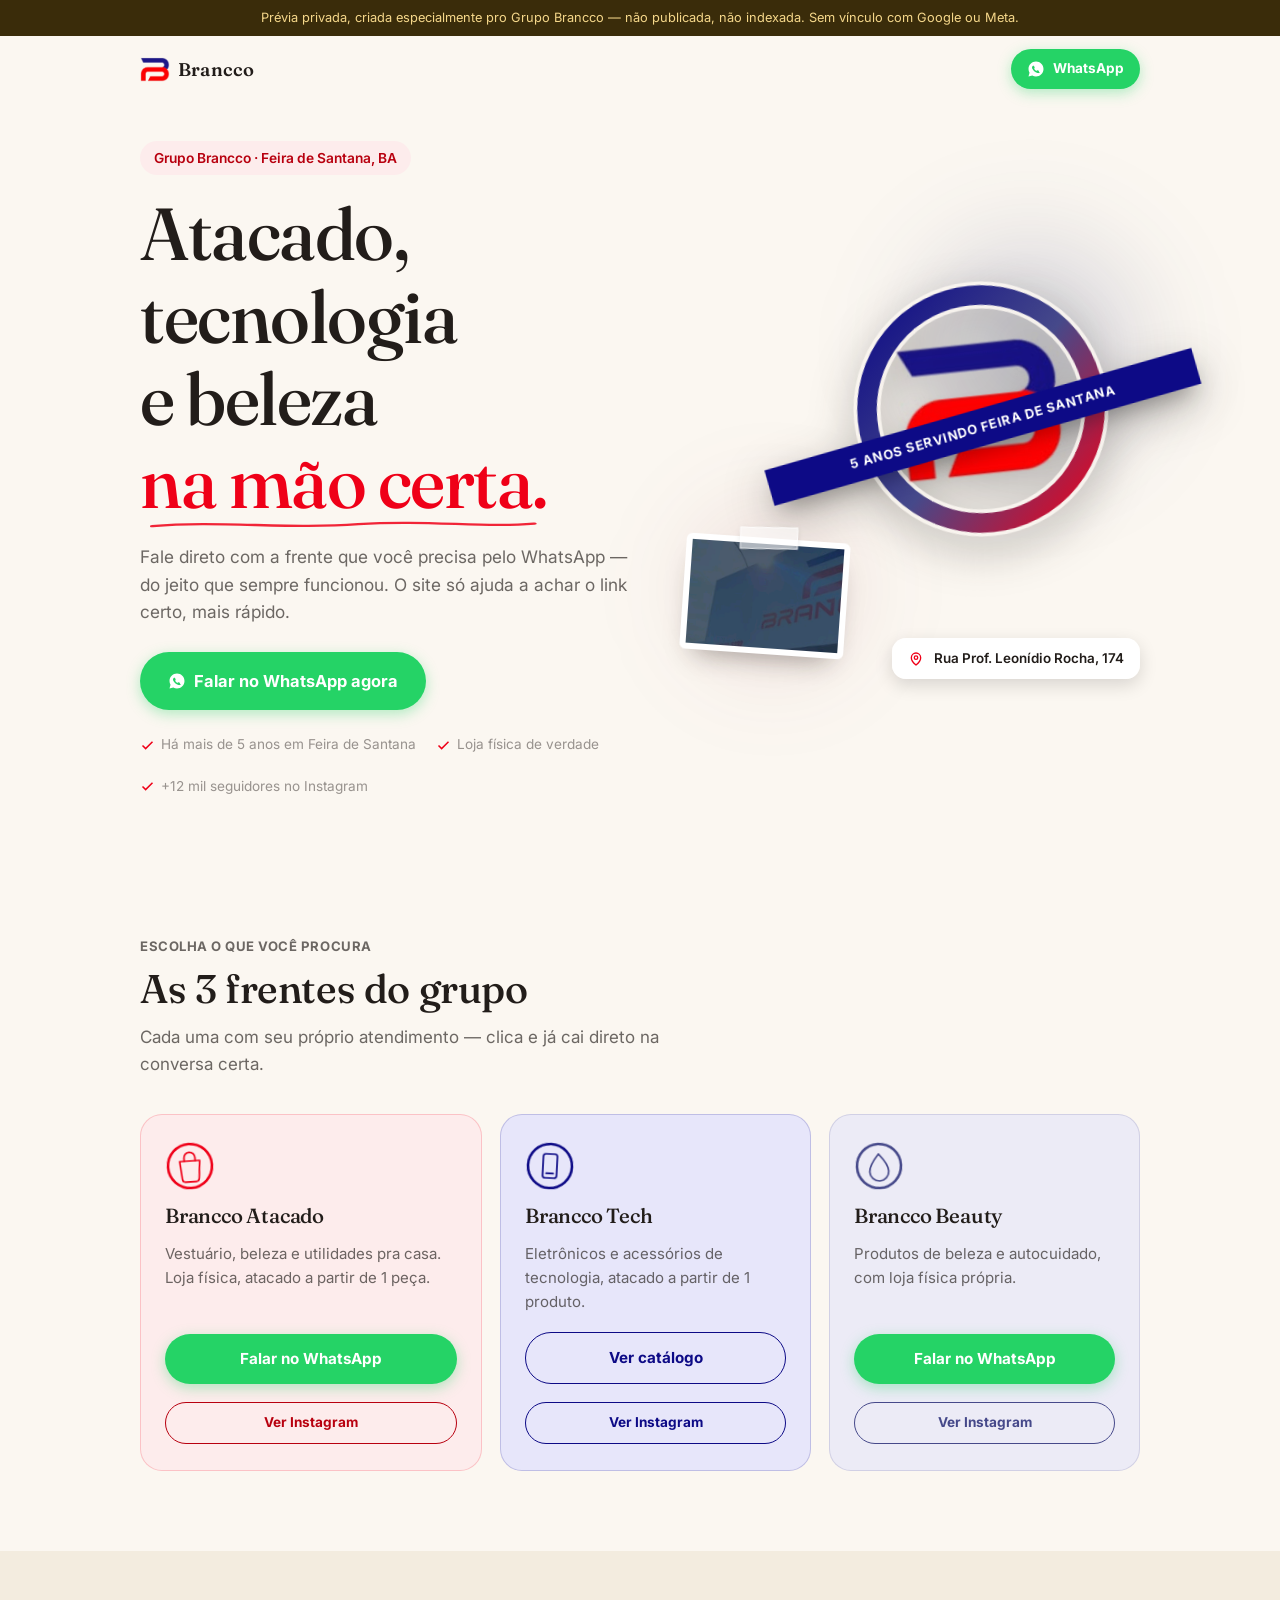
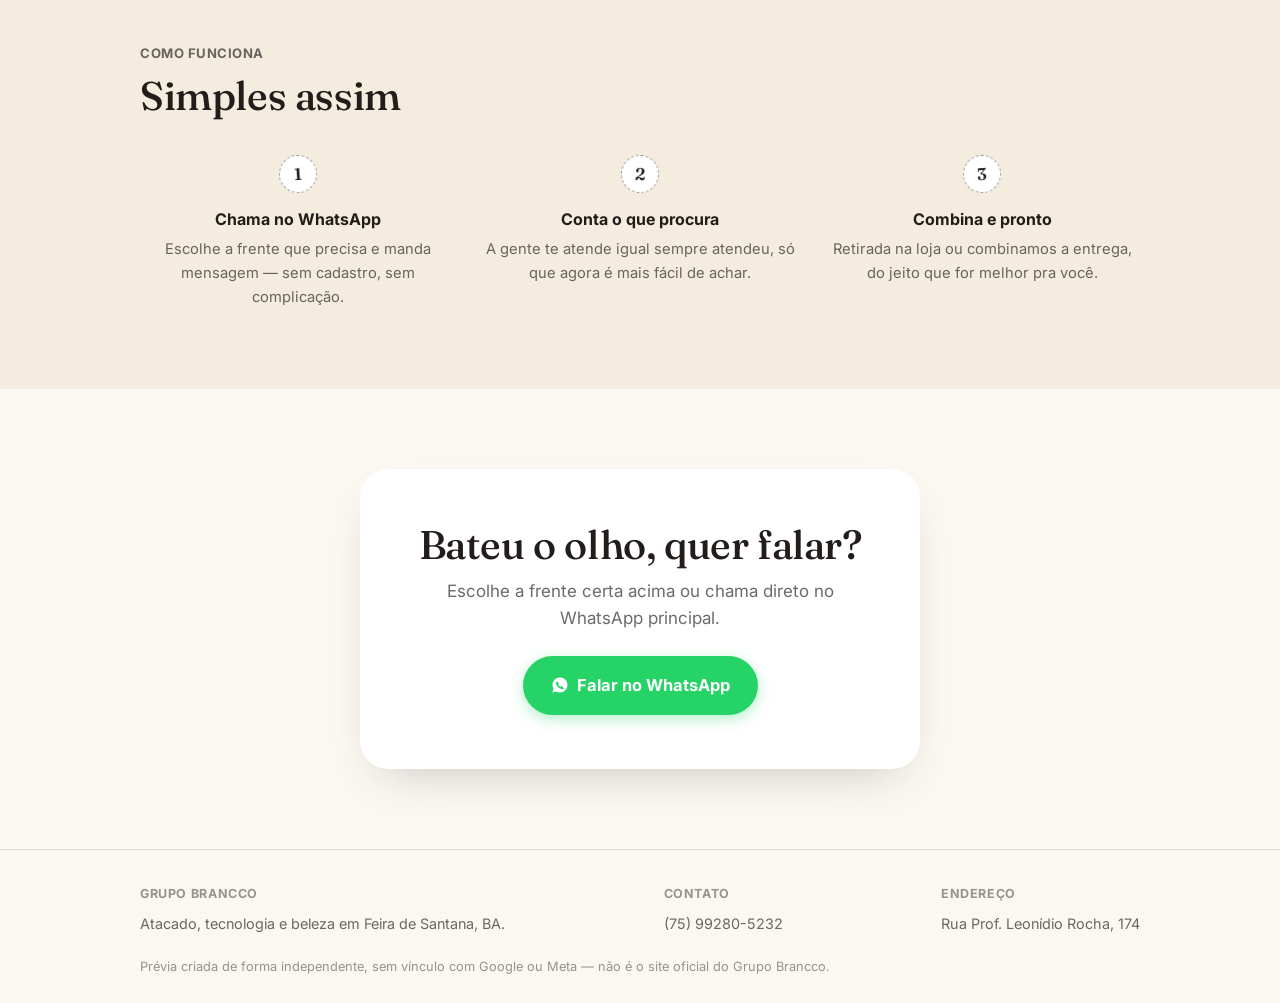
==== commit 098616d7: "brancco: logo oficial real + cores verdadeiras da marca + fita corrigida Igor mandou o arquivo ofici" ====
--- a/brancco/index.html
+++ b/brancco/index.html
@@ -21,7 +21,7 @@
 <header class="nav" id="nav">
   <div class="nav__inner">
     <a href="#top" class="brand">
-      <span class="mark"><span class="half navy">B</span><span class="half red">B</span></span>
+      <img class="mark" src="refs/logo-mark.png" alt="" width="145" height="122" />
       <span class="word">Brancco</span>
     </a>
     <a class="btn btn--wa btn--sm" href="https://wa.me/5575992805232" target="_blank" rel="noopener">
@@ -38,7 +38,7 @@
       <div>
         <span class="eyebrow">Grupo Brancco · Feira de Santana, BA</span>
         <h1>Atacado, tecnologia e beleza <em>na mão certa.<svg class="underline" viewBox="0 0 260 18" preserveAspectRatio="none" aria-hidden="true"><path d="M3,11 C45,2 95,16 140,8 C185,1 225,14 257,7"/></svg></em></h1>
-        <p class="lede">Você fala direto com a frente que precisa pelo WhatsApp — do jeito que sempre funcionou. O site só ajuda a achar o link certo mais rápido.</p>
+        <p class="lede">Fale direto com a frente que você precisa pelo WhatsApp — do jeito que sempre funcionou. O site só ajuda a achar o link certo, mais rápido.</p>
         <div class="hero__cta">
           <a class="btn btn--wa btn--lg" href="https://wa.me/5575992805232" target="_blank" rel="noopener">
             <svg viewBox="0 0 24 24" fill="currentColor"><path d="M12 2C6.48 2 2 6.48 2 12c0 1.85.5 3.58 1.36 5.07L2 22l5.07-1.32A9.94 9.94 0 0 0 12 22c5.52 0 10-4.48 10-10S17.52 2 12 2zm5.2 14.2c-.22.6-1.1 1.13-1.78 1.28-.47.1-1.08.18-3.15-.68-2.65-1.1-4.36-3.8-4.5-3.98-.13-.18-1.08-1.44-1.08-2.75 0-1.3.68-1.94.92-2.2.24-.26.53-.32.7-.32h.5c.16 0 .38-.03.58.44.22.53.75 1.83.82 1.96.07.13.11.29.02.47-.6 1.2-.83 1.13-.03 2.1.9 1.1 1.66 1.5 2.6 1.97.18.09.29.07.4-.04.11-.11.47-.55.6-.74.13-.19.26-.16.44-.1.18.07 1.15.55 1.35.65.2.1.33.15.38.24.05.09.05.5-.17 1.1z"/></svg>
@@ -67,8 +67,8 @@
             <circle class="track" cx="50" cy="50" r="38"/>
             <circle class="grad" cx="50" cy="50" r="38" stroke="url(#seloGrad)"/>
           </svg>
-          <span class="selo__core"><span class="half navy">B</span><span class="half red">B</span></span>
-          <span class="ribbon">Há 5 anos · Feira de Santana</span>
+          <img class="selo__mark" src="refs/logo-mark.png" alt="" width="145" height="122" />
+          <span class="ribbon">5 anos servindo Feira de Santana</span>
         </div>
 
         <div class="proof" aria-hidden="false">
--- a/brancco/styles.css
+++ b/brancco/styles.css
@@ -14,12 +14,15 @@
   --ink-faint:rgba(34,29,26,.46);
   --line:     rgba(34,29,26,.12);
 
-  --red:      #8a2c40;
-  --red-deep: #6c2233;
-  --red-soft: #f7e9ec;
-  --navy:     #24316f;
-  --navy-deep:#1a2454;
-  --navy-soft:#e8eaf5;
+  /* Cores reais extraídas do arquivo oficial da logo (14/09/2026) — antes eram uma
+     aproximação a partir de screenshot escuro do Instagram; a logo em alta mostrou
+     que a marca é bem mais vívida (vermelho e azul puros), não tons apagados. */
+  --red:      #ef0018;
+  --red-deep: #b8000f;
+  --red-soft: #fdecec;
+  --navy:     #0d0a86;
+  --navy-deep:#08055c;
+  --navy-soft:#e7e6fa;
   --indigo:   #46498a;
   --indigo-soft:#ecebf6;
 
@@ -65,11 +68,8 @@
 .nav{ position:sticky; top:0; z-index:100; background:rgba(251,247,241,.92); backdrop-filter:blur(8px); border-bottom:1px solid transparent; transition:border-color .25s var(--ease); }
 .nav.scrolled{ border-color:var(--line); }
 .nav__inner{ max-width:var(--wrap); margin:0 auto; padding:13px clamp(18px,5vw,40px); display:flex; align-items:center; justify-content:space-between; gap:16px; }
-.brand{ display:flex; align-items:center; gap:9px; }
-.brand .mark{ width:30px; height:30px; position:relative; flex:none; }
-.brand .mark .half{ position:absolute; inset:0; font-family:var(--serif); font-weight:600; font-size:30px; line-height:30px; text-align:center; }
-.brand .mark .half.navy{ color:var(--navy); clip-path:inset(0 0 50% 0); }
-.brand .mark .half.red{ color:var(--red); clip-path:inset(48% 0 0 0); }
+.brand{ display:flex; align-items:center; gap:8px; }
+.brand .mark{ width:30px; height:auto; flex:none; display:block; }
 .brand span.word{ font-family:var(--serif); font-weight:600; font-size:1.15rem; letter-spacing:.01em; }
 
 .btn{ display:inline-flex; align-items:center; justify-content:center; gap:8px; padding:13px 22px; border-radius:99px; font-weight:700; font-size:.95rem; transition:transform .18s var(--ease), box-shadow .18s var(--ease), background-color .18s var(--ease); border:none; cursor:pointer; }
@@ -121,10 +121,7 @@
 .selo__ring .stop-navy{ stop-color:var(--navy); }
 .selo__ring .stop-indigo{ stop-color:var(--indigo); }
 .selo__ring .stop-red{ stop-color:var(--red); }
-.selo__core{ position:relative; width:44%; height:44%; }
-.selo__core .half{ position:absolute; inset:0; font-family:var(--serif); font-weight:600; line-height:1; text-align:center; display:flex; align-items:center; justify-content:center; }
-.selo__core .half.navy{ color:var(--navy); clip-path:inset(0 0 50% 0); }
-.selo__core .half.red{ color:var(--red); clip-path:inset(48% 0 0 0); }
+.selo__mark{ width:56%; height:auto; position:relative; z-index:1; }
 
 /* Selo gigante do hero — o momento assinatura de verdade: grande, vetorial
    (nunca borrado, ao contrário da foto), com a fita/ribbon carimbada por cima. */
@@ -133,7 +130,6 @@
   top:0; right:2%; z-index:2;
   animation:stamp-in-giant .75s var(--ease-stamp) both; animation-delay:.5s;
 }
-.selo--giant .selo__core{ font-size:clamp(58px,8.6vw,104px); }
 .selo--giant .ribbon{
   position:absolute; left:50%; top:56%; width:148%; z-index:3;
   transform:translate(-50%,-50%) rotate(-10deg);
@@ -184,7 +180,7 @@
 .hero{ padding:38px 0 46px; }
 .hero__inner{ display:grid; grid-template-columns:1.05fr .95fr; gap:38px; align-items:center; }
 @media (max-width:820px){ .hero__inner{ grid-template-columns:1fr; gap:28px; } }
-.eyebrow{ display:inline-flex; align-items:center; gap:8px; font-size:.86rem; font-weight:600; color:var(--red); background:var(--red-soft); padding:6px 14px; border-radius:99px; margin-bottom:18px; }
+.eyebrow{ display:inline-flex; align-items:center; gap:8px; font-size:.86rem; font-weight:600; color:var(--red-deep); background:var(--red-soft); padding:6px 14px; border-radius:99px; margin-bottom:18px; }
 .hero h1{ font-size:clamp(2.6rem,7.6vw,4.6rem); margin-bottom:20px; text-wrap:balance; letter-spacing:-.02em; }
 .hero h1 em{ position:relative; display:inline-block; font-style:normal; color:var(--red); }
 .hero h1 em .underline{ position:absolute; left:2%; bottom:-.1em; width:96%; height:.16em; overflow:visible; }
@@ -209,10 +205,10 @@
 .frente p{ color:var(--ink-soft); font-size:.94rem; flex:1; }
 .frente .btn{ margin-top:6px; }
 
-.frente--atacado{ background:var(--red-soft); border-color:rgba(138,44,64,.16); }
-.frente--atacado .btn--outline{ color:var(--red); }
-
-.frente--tech{ background:var(--navy-soft); border-color:rgba(36,49,111,.16); }
+.frente--atacado{ background:var(--red-soft); border-color:rgba(239,0,24,.18); }
+.frente--atacado .btn--outline{ color:var(--red-deep); }
+
+.frente--tech{ background:var(--navy-soft); border-color:rgba(13,10,134,.18); }
 .frente--tech .btn--outline{ color:var(--navy); }
 
 .frente--beauty{ background:var(--indigo-soft); border-color:rgba(70,73,138,.16); }
@@ -249,8 +245,8 @@
 }
 @media (max-width:560px){
   .frentes{ gap:14px; }
-  .selo--giant{ width:clamp(150px,42vw,200px); height:clamp(150px,42vw,200px); right:0; }
-  .selo--giant .selo__core{ font-size:clamp(42px,11vw,64px); }
+  .selo--giant{ width:clamp(150px,42vw,200px); height:clamp(150px,42vw,200px); right:6%; }
+  .selo--giant .ribbon{ width:124%; font-size:9.5px; letter-spacing:.01em; padding:6px 4px; }
   .proof{ width:110px; bottom:2%; }
   .proof img{ height:96px; }
   .hero__stage .badge{ font-size:.76rem; padding:8px 12px; }
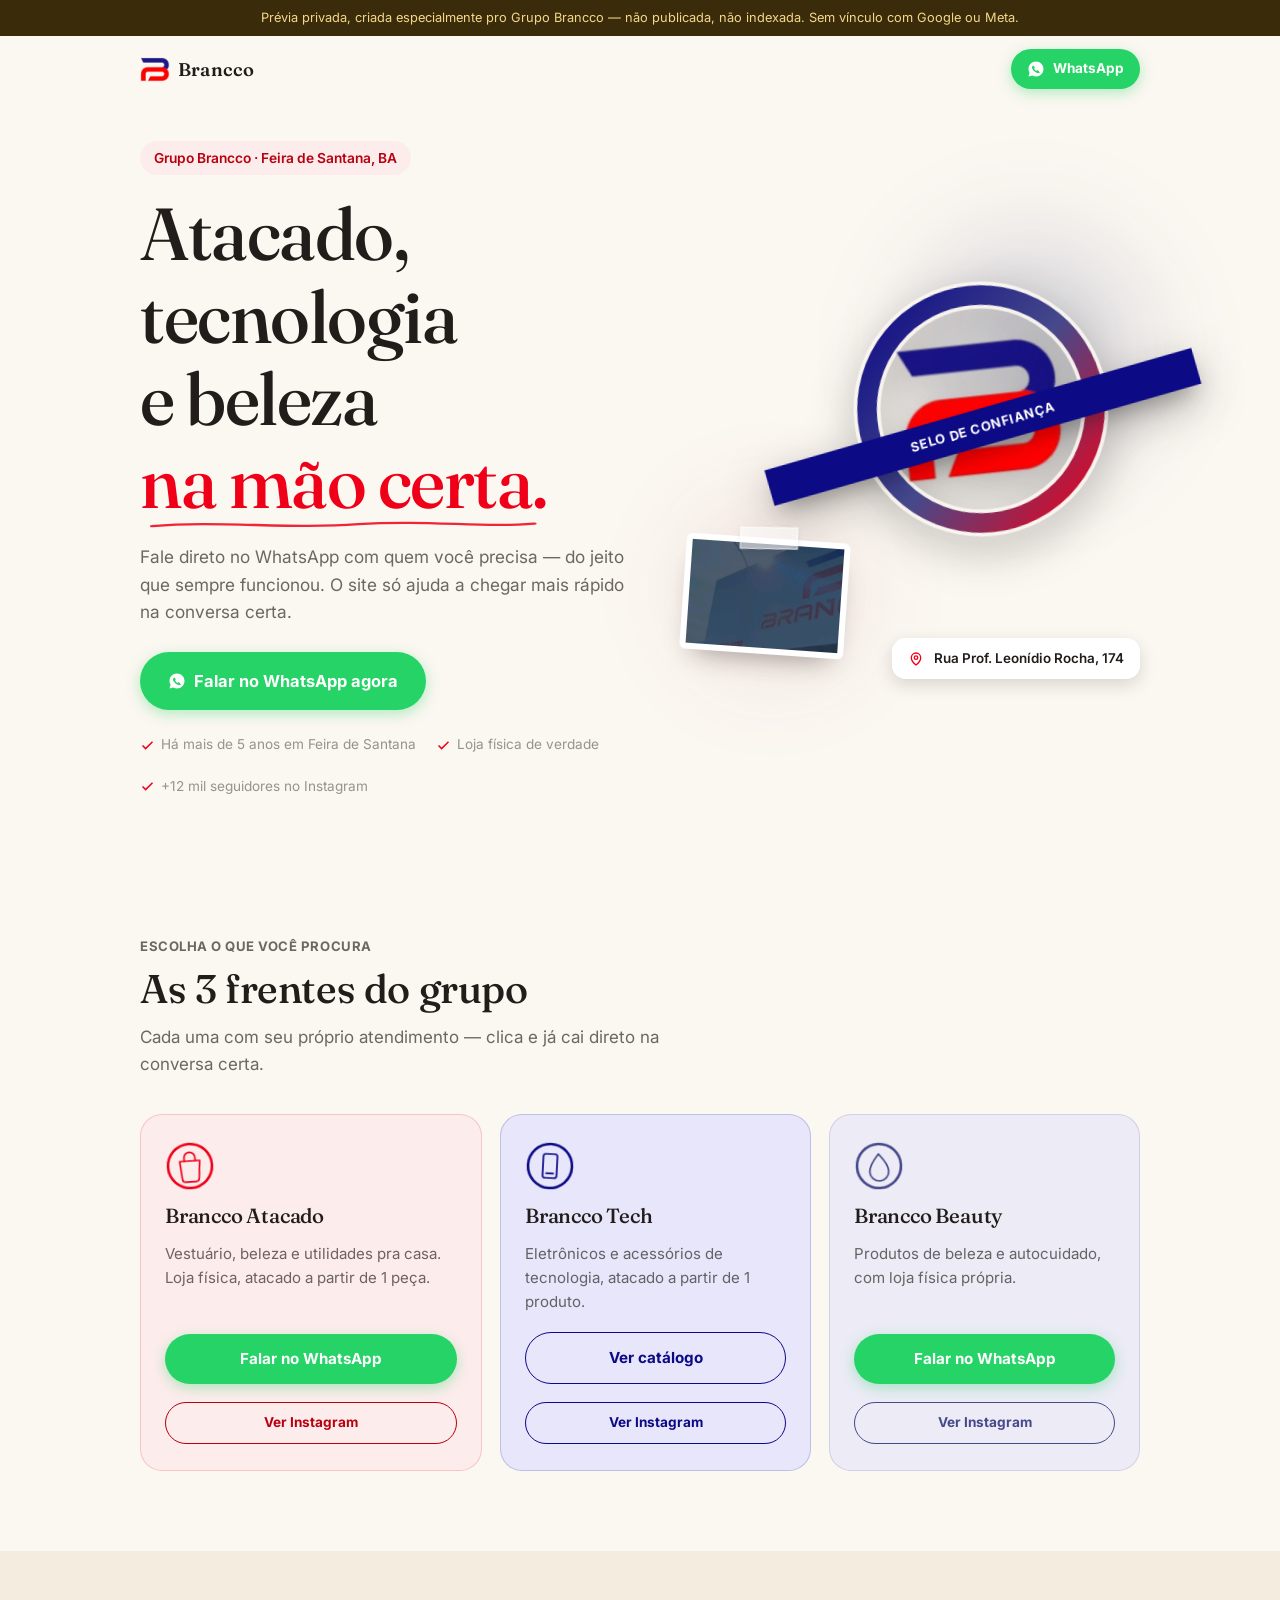
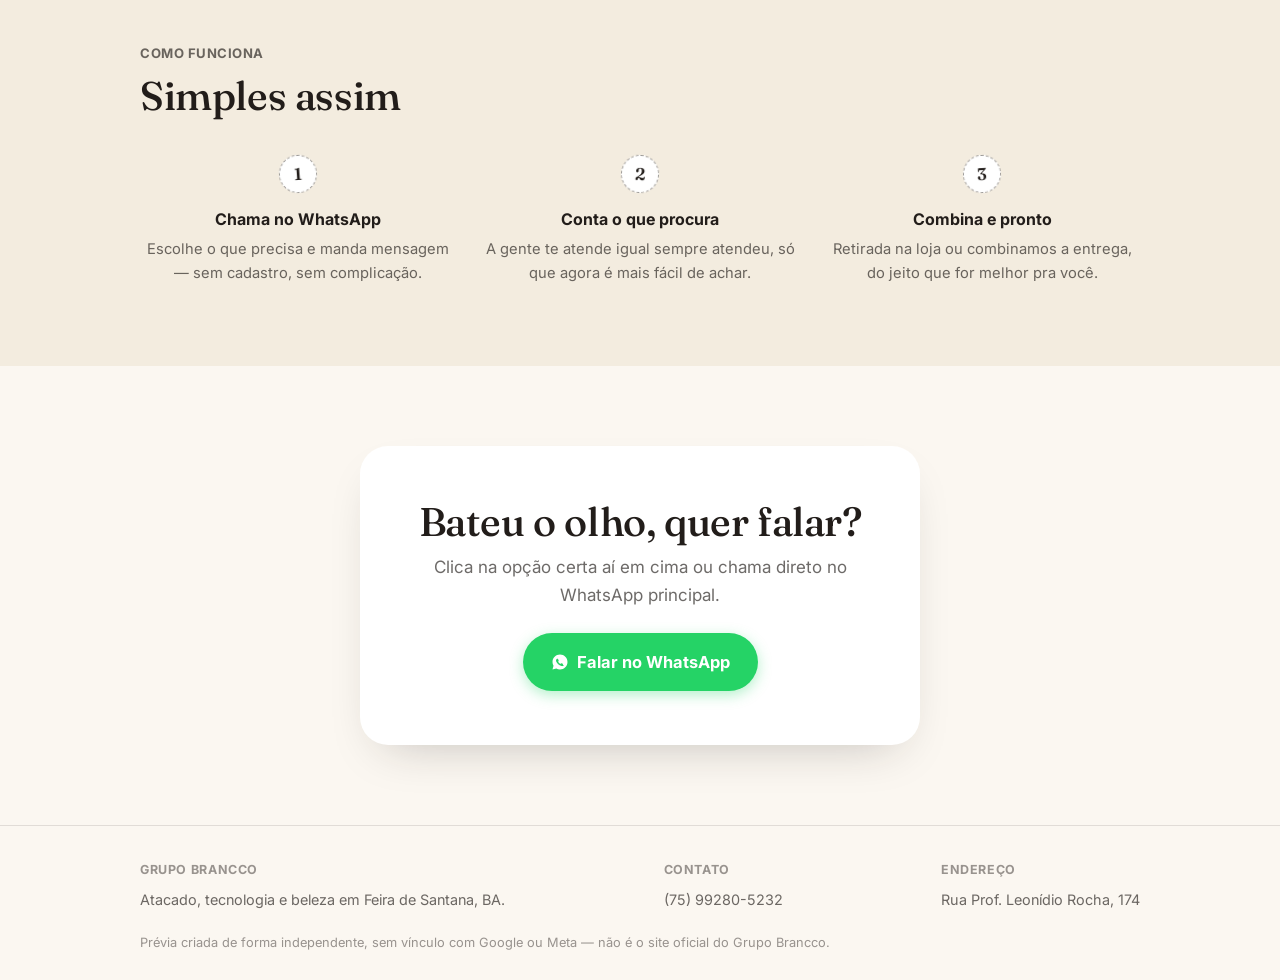
==== commit ad839f1e: "brancco: copy - tira repeticao de "frente" e troca a fita do selo Igor apontou que "frente" repetia " ====
--- a/brancco/index.html
+++ b/brancco/index.html
@@ -6,7 +6,7 @@
 <meta name="robots" content="noindex, nofollow" />
 
 <title>Grupo Brancco — Atacado, Tech e Beauty | Feira de Santana</title>
-<meta name="description" content="Atacado, tecnologia e beleza do Grupo Brancco — fale direto no WhatsApp com a frente que você procura." />
+<meta name="description" content="Atacado, tecnologia e beleza do Grupo Brancco — fale direto no WhatsApp com quem você procura." />
 <meta name="theme-color" content="#fbf7f1" />
 
 <link rel="preconnect" href="https://fonts.googleapis.com" />
@@ -38,7 +38,7 @@
       <div>
         <span class="eyebrow">Grupo Brancco · Feira de Santana, BA</span>
         <h1>Atacado, tecnologia e beleza <em>na mão certa.<svg class="underline" viewBox="0 0 260 18" preserveAspectRatio="none" aria-hidden="true"><path d="M3,11 C45,2 95,16 140,8 C185,1 225,14 257,7"/></svg></em></h1>
-        <p class="lede">Fale direto com a frente que você precisa pelo WhatsApp — do jeito que sempre funcionou. O site só ajuda a achar o link certo, mais rápido.</p>
+        <p class="lede">Fale direto no WhatsApp com quem você precisa — do jeito que sempre funcionou. O site só ajuda a chegar mais rápido na conversa certa.</p>
         <div class="hero__cta">
           <a class="btn btn--wa btn--lg" href="https://wa.me/5575992805232" target="_blank" rel="noopener">
             <svg viewBox="0 0 24 24" fill="currentColor"><path d="M12 2C6.48 2 2 6.48 2 12c0 1.85.5 3.58 1.36 5.07L2 22l5.07-1.32A9.94 9.94 0 0 0 12 22c5.52 0 10-4.48 10-10S17.52 2 12 2zm5.2 14.2c-.22.6-1.1 1.13-1.78 1.28-.47.1-1.08.18-3.15-.68-2.65-1.1-4.36-3.8-4.5-3.98-.13-.18-1.08-1.44-1.08-2.75 0-1.3.68-1.94.92-2.2.24-.26.53-.32.7-.32h.5c.16 0 .38-.03.58.44.22.53.75 1.83.82 1.96.07.13.11.29.02.47-.6 1.2-.83 1.13-.03 2.1.9 1.1 1.66 1.5 2.6 1.97.18.09.29.07.4-.04.11-.11.47-.55.6-.74.13-.19.26-.16.44-.1.18.07 1.15.55 1.35.65.2.1.33.15.38.24.05.09.05.5-.17 1.1z"/></svg>
@@ -68,7 +68,7 @@
             <circle class="grad" cx="50" cy="50" r="38" stroke="url(#seloGrad)"/>
           </svg>
           <img class="selo__mark" src="refs/logo-mark.png" alt="" width="145" height="122" />
-          <span class="ribbon">5 anos servindo Feira de Santana</span>
+          <span class="ribbon">Selo de confiança</span>
         </div>
 
         <div class="proof" aria-hidden="false">
@@ -143,7 +143,7 @@
         <div class="step observe">
           <div class="step__n">1</div>
           <h4>Chama no WhatsApp</h4>
-          <p>Escolhe a frente que precisa e manda mensagem — sem cadastro, sem complicação.</p>
+          <p>Escolhe o que precisa e manda mensagem — sem cadastro, sem complicação.</p>
         </div>
         <div class="step observe">
           <div class="step__n">2</div>
@@ -163,7 +163,7 @@
     <div class="wrap wrap--narrow">
       <div class="card">
         <h2>Bateu o olho, quer falar?</h2>
-        <p>Escolhe a frente certa acima ou chama direto no WhatsApp principal.</p>
+        <p>Clica na opção certa aí em cima ou chama direto no WhatsApp principal.</p>
         <a class="btn btn--wa btn--lg" href="https://wa.me/5575992805232" target="_blank" rel="noopener">
           <svg viewBox="0 0 24 24" fill="currentColor"><path d="M12 2C6.48 2 2 6.48 2 12c0 1.85.5 3.58 1.36 5.07L2 22l5.07-1.32A9.94 9.94 0 0 0 12 22c5.52 0 10-4.48 10-10S17.52 2 12 2zm5.2 14.2c-.22.6-1.1 1.13-1.78 1.28-.47.1-1.08.18-3.15-.68-2.65-1.1-4.36-3.8-4.5-3.98-.13-.18-1.08-1.44-1.08-2.75 0-1.3.68-1.94.92-2.2.24-.26.53-.32.7-.32h.5c.16 0 .38-.03.58.44.22.53.75 1.83.82 1.96.07.13.11.29.02.47-.6 1.2-.83 1.13-.03 2.1.9 1.1 1.66 1.5 2.6 1.97.18.09.29.07.4-.04.11-.11.47-.55.6-.74.13-.19.26-.16.44-.1.18.07 1.15.55 1.35.65.2.1.33.15.38.24.05.09.05.5-.17 1.1z"/></svg>
           Falar no WhatsApp
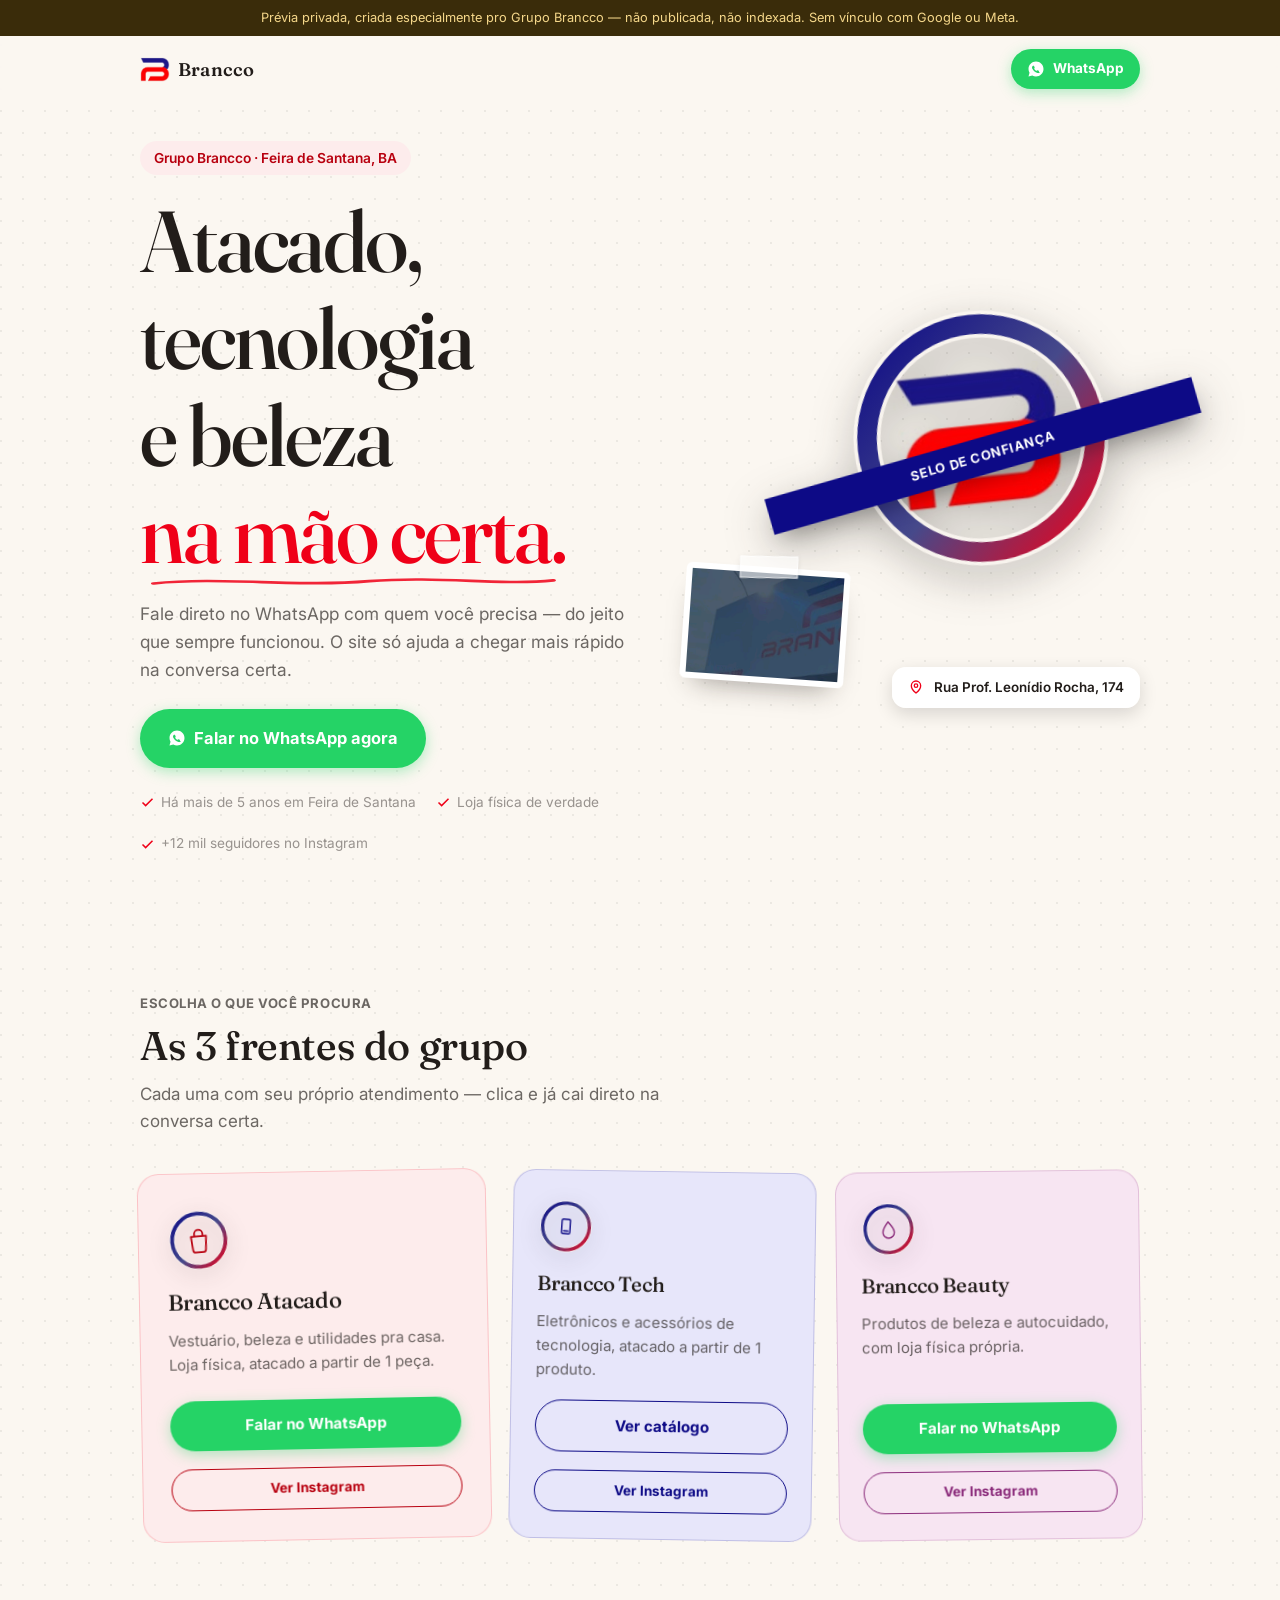
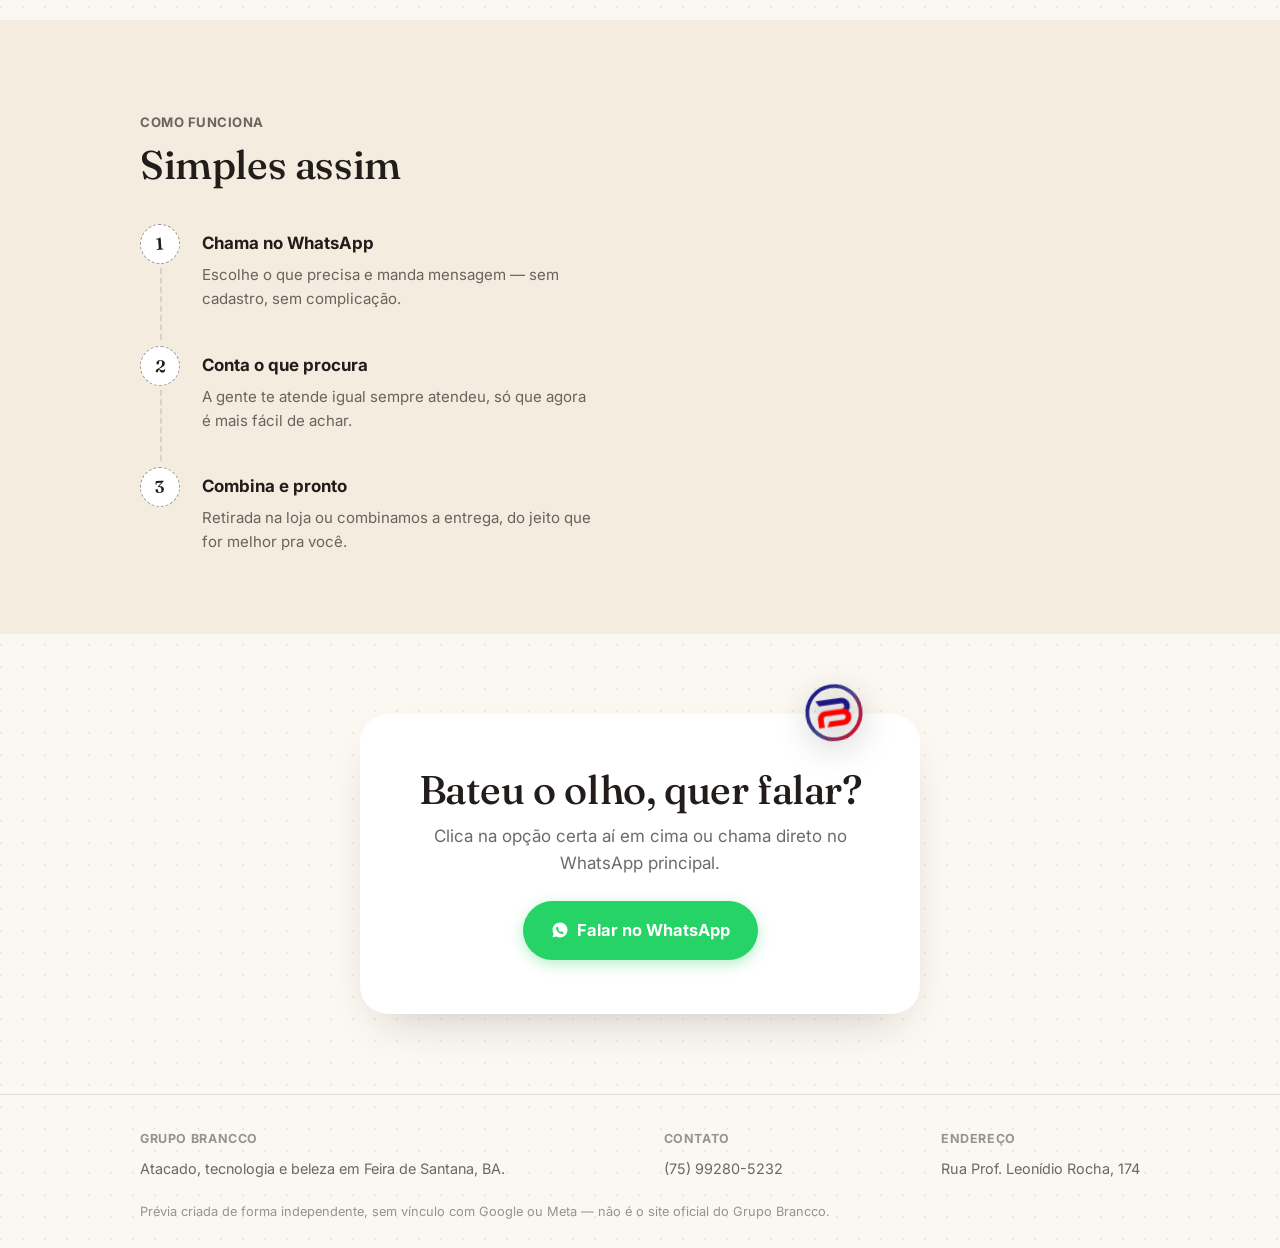
==== commit 83daf0f0: "brancco/tech: rodada 5 — selo vira mecanismo real (eco reconhecível nos 3 cards e no CTA final), 3 f" ====
--- a/brancco/index.html
+++ b/brancco/index.html
@@ -52,9 +52,6 @@
         </ul>
       </div>
       <div class="hero__stage">
-        <div class="stage__blob stage__blob--navy" aria-hidden="true"></div>
-        <div class="stage__blob stage__blob--red" aria-hidden="true"></div>
-
         <div class="selo selo--giant" aria-hidden="true">
           <svg class="selo__ring" viewBox="0 0 100 100">
             <defs>
@@ -93,10 +90,18 @@
       <div class="frentes">
         <div class="frente frente--atacado observe">
           <div class="frente__seal" aria-hidden="true">
-            <svg viewBox="0 0 50 50">
-              <circle class="ring" cx="25" cy="25" r="22"/>
-              <path class="glyph" d="M15 20h20l-1.6 18a3 3 0 0 1-3 2.8h-10.8a3 3 0 0 1-3-2.8L15 20z"/>
-              <path class="glyph" d="M19.5 20v-3.2a5.5 5.5 0 0 1 11 0V20"/>
+            <svg class="seal-ring" viewBox="0 0 60 60">
+              <defs>
+                <linearGradient id="sealAtacado" x1="0%" y1="0%" x2="100%" y2="100%">
+                  <stop class="stop-navy" offset="0%"/><stop class="stop-indigo" offset="52%"/><stop class="stop-red" offset="100%"/>
+                </linearGradient>
+              </defs>
+              <circle class="track" cx="30" cy="30" r="25"/>
+              <circle class="grad" cx="30" cy="30" r="25" stroke="url(#sealAtacado)"/>
+            </svg>
+            <svg class="seal-glyph" viewBox="0 0 50 50">
+              <path d="M15 20h20l-1.6 18a3 3 0 0 1-3 2.8h-10.8a3 3 0 0 1-3-2.8L15 20z"/>
+              <path d="M19.5 20v-3.2a5.5 5.5 0 0 1 11 0V20"/>
             </svg>
           </div>
           <h3>Brancco Atacado</h3>
@@ -106,10 +111,18 @@
         </div>
         <div class="frente frente--tech observe">
           <div class="frente__seal" aria-hidden="true">
-            <svg viewBox="0 0 50 50">
-              <circle class="ring" cx="25" cy="25" r="22"/>
-              <rect class="glyph" x="18" y="13" width="14" height="24" rx="2.6"/>
-              <line class="glyph" x1="21.5" y1="32.4" x2="28.5" y2="32.4"/>
+            <svg class="seal-ring" viewBox="0 0 60 60">
+              <defs>
+                <linearGradient id="sealTech" x1="0%" y1="0%" x2="100%" y2="100%">
+                  <stop class="stop-navy" offset="0%"/><stop class="stop-indigo" offset="52%"/><stop class="stop-red" offset="100%"/>
+                </linearGradient>
+              </defs>
+              <circle class="track" cx="30" cy="30" r="25"/>
+              <circle class="grad" cx="30" cy="30" r="25" stroke="url(#sealTech)"/>
+            </svg>
+            <svg class="seal-glyph" viewBox="0 0 50 50">
+              <rect x="18" y="13" width="14" height="24" rx="2.6"/>
+              <line x1="21.5" y1="32.4" x2="28.5" y2="32.4"/>
             </svg>
           </div>
           <h3>Brancco Tech</h3>
@@ -119,9 +132,17 @@
         </div>
         <div class="frente frente--beauty observe">
           <div class="frente__seal" aria-hidden="true">
-            <svg viewBox="0 0 50 50">
-              <circle class="ring" cx="25" cy="25" r="22"/>
-              <path class="glyph" d="M25 13s9.5 11 9.5 17.5a9.5 9.5 0 1 1-19 0C15.5 24 25 13 25 13z"/>
+            <svg class="seal-ring" viewBox="0 0 60 60">
+              <defs>
+                <linearGradient id="sealBeauty" x1="0%" y1="0%" x2="100%" y2="100%">
+                  <stop class="stop-navy" offset="0%"/><stop class="stop-indigo" offset="52%"/><stop class="stop-red" offset="100%"/>
+                </linearGradient>
+              </defs>
+              <circle class="track" cx="30" cy="30" r="25"/>
+              <circle class="grad" cx="30" cy="30" r="25" stroke="url(#sealBeauty)"/>
+            </svg>
+            <svg class="seal-glyph" viewBox="0 0 50 50">
+              <path d="M25 13s9.5 11 9.5 17.5a9.5 9.5 0 1 1-19 0C15.5 24 25 13 25 13z"/>
             </svg>
           </div>
           <h3>Brancco Beauty</h3>
@@ -142,18 +163,18 @@
       <div class="steps">
         <div class="step observe">
           <div class="step__n">1</div>
-          <h4>Chama no WhatsApp</h4>
-          <p>Escolhe o que precisa e manda mensagem — sem cadastro, sem complicação.</p>
+          <div class="step__body"><h4>Chama no WhatsApp</h4>
+          <p>Escolhe o que precisa e manda mensagem — sem cadastro, sem complicação.</p></div>
         </div>
         <div class="step observe">
           <div class="step__n">2</div>
-          <h4>Conta o que procura</h4>
-          <p>A gente te atende igual sempre atendeu, só que agora é mais fácil de achar.</p>
+          <div class="step__body"><h4>Conta o que procura</h4>
+          <p>A gente te atende igual sempre atendeu, só que agora é mais fácil de achar.</p></div>
         </div>
         <div class="step observe">
           <div class="step__n">3</div>
-          <h4>Combina e pronto</h4>
-          <p>Retirada na loja ou combinamos a entrega, do jeito que for melhor pra você.</p>
+          <div class="step__body"><h4>Combina e pronto</h4>
+          <p>Retirada na loja ou combinamos a entrega, do jeito que for melhor pra você.</p></div>
         </div>
       </div>
     </div>
@@ -162,6 +183,18 @@
   <section class="section cta-final">
     <div class="wrap wrap--narrow">
       <div class="card">
+        <div class="cta-seal" aria-hidden="true">
+          <svg viewBox="0 0 60 60">
+            <defs>
+              <linearGradient id="sealCta" x1="0%" y1="0%" x2="100%" y2="100%">
+                <stop class="stop-navy" offset="0%"/><stop class="stop-indigo" offset="52%"/><stop class="stop-red" offset="100%"/>
+              </linearGradient>
+            </defs>
+            <circle class="track" cx="30" cy="30" r="25"/>
+            <circle class="grad" cx="30" cy="30" r="25" stroke="url(#sealCta)"/>
+          </svg>
+          <img src="refs/logo-mark.png" alt="" width="145" height="122" />
+        </div>
         <h2>Bateu o olho, quer falar?</h2>
         <p>Clica na opção certa aí em cima ou chama direto no WhatsApp principal.</p>
         <a class="btn btn--wa btn--lg" href="https://wa.me/5575992805232" target="_blank" rel="noopener">
--- a/brancco/styles.css
+++ b/brancco/styles.css
@@ -42,7 +42,9 @@
 
 body{
   font-family:var(--sans);
-  background:var(--paper);
+  background-color:var(--paper);
+  background-image:radial-gradient(circle at 1px 1px, rgba(34,29,26,.07) 1px, transparent 0);
+  background-size:22px 22px;
   color:var(--ink);
   line-height:1.6;
   font-size:17px;
@@ -138,22 +140,43 @@
   text-align:center; padding:8px 6px; white-space:nowrap;
   box-shadow:0 12px 22px -10px rgba(0,0,0,.4);
 }
+/* Anel de tinta — o "impacto" do carimbo: expande e desaparece bem no
+   instante em que a batida termina, como tinta se espalhando no papel. */
+.selo--giant::after{
+  content:""; position:absolute; inset:0; border-radius:50%;
+  border:2.5px solid var(--red); opacity:0;
+  animation:ink-ripple .6s var(--ease) both; animation-delay:1.05s;
+}
 @keyframes stamp-in-giant{
   0%{ opacity:0; transform:scale(.5) rotate(-26deg); }
   62%{ opacity:1; transform:scale(1.1) rotate(-3deg); }
   100%{ opacity:1; transform:scale(1) rotate(-6deg); }
 }
+@keyframes ink-ripple{
+  0%{ opacity:.55; transform:scale(.94); }
+  100%{ opacity:0; transform:scale(1.28); }
+}
 @media (prefers-reduced-motion: reduce){
   .selo--giant{ animation:none; transform:rotate(-6deg); opacity:1; }
+  .selo--giant::after{ animation:none; display:none; }
+}
+/* Idle — no celular não existe hover, então o selo respira sozinho pra
+   convidar o dedo a rolar (critério de "objeto vivo" do método). */
+@media (max-width:820px){
+  .selo--giant{ animation:stamp-in-giant .75s var(--ease-stamp) both, breathe 4.2s ease-in-out 1.3s infinite; }
+}
+@keyframes breathe{
+  0%,100%{ transform:scale(1) rotate(-6deg); }
+  50%{ transform:scale(1.035) rotate(-4.5deg); }
+}
+@media (prefers-reduced-motion: reduce){
+  .selo--giant{ animation:none !important; }
 }
 
 /* Hero stage — o palco do selo: dois "blobs" de cor atrás, o selo gigante,
    e a foto real (baixa resolução) reduzida a um recorte de prova, preso como
    se tivesse fita — em vez de carregar o peso visual que ela não aguenta. */
 .hero__stage{ position:relative; min-height:clamp(340px,40vw,420px); }
-.stage__blob{ position:absolute; border-radius:50%; filter:blur(42px); z-index:0; pointer-events:none; }
-.stage__blob--navy{ width:320px; height:320px; top:-70px; right:-50px; background:radial-gradient(circle, rgba(36,49,111,.24), rgba(36,49,111,0) 70%); }
-.stage__blob--red{ width:240px; height:240px; bottom:-30px; left:-30px; background:radial-gradient(circle, rgba(138,44,64,.16), rgba(138,44,64,0) 70%); }
 
 .proof{ position:absolute; left:0; bottom:6%; width:clamp(118px,15vw,164px); z-index:4; transform:rotate(4deg); animation:proof-in .55s var(--ease-stamp) both; animation-delay:.75s; }
 .proof img{ width:100%; height:116px; object-fit:cover; object-position:50% 28%; filter:saturate(1.12) contrast(1.06) brightness(1.1); border:6px solid #fff; border-radius:6px; display:block; box-shadow:0 16px 26px -14px rgba(34,29,26,.4); }
@@ -166,22 +189,51 @@
 .hero__stage .badge{ position:absolute; right:0; bottom:0; background:rgba(255,255,255,.94); backdrop-filter:blur(6px); border-radius:14px; padding:10px 16px; display:flex; align-items:center; gap:10px; font-size:.84rem; font-weight:600; box-shadow:0 6px 18px rgba(0,0,0,.14); z-index:4; }
 .hero__stage .badge svg{ width:16px; height:16px; color:var(--red); flex:none; }
 
-/* Selos das frentes — eco do selo do hero, uma cor só por card, colados como adesivo */
-.frente__seal{ width:50px; height:50px; position:relative; flex:none; margin-bottom:2px; }
-.frente__seal svg{ width:100%; height:100%; }
-.frente__seal .ring{ fill:none; stroke-width:2.6; }
-.frente__seal .glyph{ fill:none; stroke:currentColor; stroke-width:1.7; stroke-linecap:round; stroke-linejoin:round; }
-.frente--atacado .frente__seal{ color:var(--red); transform:rotate(-4deg); }
-.frente--tech .frente__seal{ color:var(--navy); transform:rotate(3deg); }
-.frente--beauty .frente__seal{ color:var(--indigo); transform:rotate(-3deg); }
-.frente__seal .ring{ stroke:currentColor; }
+/* Selos das frentes — o MESMO objeto do selo do hero (anel gradiente
+   navy→indigo→red + fita diagonal), só que pequeno, com o glifo da frente
+   no centro. Não é um ícone genérico com contorno: é o carimbo carimbando de
+   novo. Nasce no ângulo final (sem JS não quebra); com .reveal na carta-mãe,
+   troca pro keyframe de carimbada — igual ao selo gigante do hero. */
+.frente__seal{ width:56px; height:56px; position:relative; flex:none; margin-bottom:6px; transform:rotate(var(--seal-rot)); filter:drop-shadow(0 6px 10px rgba(34,29,26,.18)); }
+.seal-ring{ position:absolute; inset:0; width:100%; height:100%; }
+.seal-ring .track{ fill:none; stroke:var(--paper); stroke-width:5; opacity:.9; }
+.seal-ring .grad{ fill:none; stroke-width:3.6; }
+.seal-ring .stop-navy{ stop-color:var(--navy); }
+.seal-ring .stop-indigo{ stop-color:var(--indigo); }
+.seal-ring .stop-red{ stop-color:var(--red); }
+.seal-glyph{ position:absolute; inset:0; width:100%; height:100%; padding:13px; fill:none; stroke:currentColor; stroke-width:2.3; stroke-linecap:round; stroke-linejoin:round; }
+.frente--atacado .frente__seal{ color:var(--red-deep); --seal-rot:-4deg; }
+.frente--tech .frente__seal{ color:var(--navy); --seal-rot:3deg; }
+.frente--beauty .frente__seal{ color:#8a2a7a; --seal-rot:-3deg; }
+.frente.reveal .frente__seal{ animation:seal-stamp .5s var(--ease-stamp) both; }
+.frente.reveal:nth-child(2) .frente__seal{ animation-delay:.22s; }
+.frente.reveal:nth-child(3) .frente__seal{ animation-delay:.34s; }
+@keyframes seal-stamp{
+  0%{ opacity:0; transform:scale(.4) rotate(calc(var(--seal-rot) - 30deg)); }
+  65%{ opacity:1; transform:scale(1.14) rotate(calc(var(--seal-rot) + 4deg)); }
+  100%{ opacity:1; transform:scale(1) rotate(var(--seal-rot)); }
+}
+@media (prefers-reduced-motion: reduce){
+  .frente.reveal .frente__seal{ animation:none; }
+}
+@media (max-width:820px){
+  .frente__seal{ animation:seal-breathe 4.6s ease-in-out infinite; animation-play-state:paused; }
+  .frente.reveal .frente__seal{ animation:seal-stamp .5s var(--ease-stamp) both, seal-breathe 4.6s ease-in-out 1.1s infinite; animation-play-state:running; }
+}
+@keyframes seal-breathe{
+  0%,100%{ transform:scale(1) rotate(var(--seal-rot)); }
+  50%{ transform:scale(1.06) rotate(calc(var(--seal-rot) + 2deg)); }
+}
+@media (prefers-reduced-motion: reduce){
+  .frente__seal{ animation:none !important; }
+}
 
 /* Hero */
 .hero{ padding:38px 0 46px; }
 .hero__inner{ display:grid; grid-template-columns:1.05fr .95fr; gap:38px; align-items:center; }
 @media (max-width:820px){ .hero__inner{ grid-template-columns:1fr; gap:28px; } }
 .eyebrow{ display:inline-flex; align-items:center; gap:8px; font-size:.86rem; font-weight:600; color:var(--red-deep); background:var(--red-soft); padding:6px 14px; border-radius:99px; margin-bottom:18px; }
-.hero h1{ font-size:clamp(2.6rem,7.6vw,4.6rem); margin-bottom:20px; text-wrap:balance; letter-spacing:-.02em; }
+.hero h1{ font-size:clamp(2.6rem,8.4vw,5.4rem); margin-bottom:20px; text-wrap:balance; letter-spacing:-.025em; }
 .hero h1 em{ position:relative; display:inline-block; font-style:normal; color:var(--red); }
 .hero h1 em .underline{ position:absolute; left:2%; bottom:-.1em; width:96%; height:.16em; overflow:visible; }
 .hero h1 em .underline path{ stroke:var(--red); stroke-width:3.5; fill:none; stroke-linecap:round; opacity:.85; }
@@ -197,39 +249,73 @@
 .kicker{ font-size:.82rem; font-weight:700; letter-spacing:.04em; text-transform:uppercase; color:var(--ink-faint); margin-bottom:10px; }
 .sec-head p{ margin-top:12px; color:var(--ink-soft); }
 
-.frentes{ display:grid; grid-template-columns:1.1fr 1fr 1fr; gap:18px; }
-@media (max-width:820px){ .frentes{ grid-template-columns:1fr; } }
-.frente{ border-radius:var(--r-lg); padding:26px 24px; display:flex; flex-direction:column; gap:12px; border:1.5px solid transparent; transition:transform .22s var(--ease), box-shadow .22s var(--ease); }
-.frente:hover{ transform:translateY(-3px) rotate(-.4deg); box-shadow:0 14px 30px -18px rgba(34,29,26,.28); }
+.frentes{ display:grid; grid-template-columns:1.15fr 1fr 1fr; gap:22px; }
+@media (max-width:820px){ .frentes{ grid-template-columns:1fr; gap:20px; } }
+/* Cartas presas meio tortas, como se tivessem sido coladas à mão no balcão —
+   não paradas no mesmo eixo. No hover/toque, "endireita" — como se alguém
+   tivesse pego a carta pra olhar de perto. */
+.frente{
+  position:relative; border-radius:var(--r-lg); padding:28px 24px 26px; display:flex; flex-direction:column; gap:12px;
+  border:1.5px solid transparent; transform:rotate(var(--card-rot,0deg));
+  transition:transform .3s var(--ease-stamp), box-shadow .3s var(--ease), opacity .5s var(--ease);
+}
+.frente:hover{ transform:rotate(0deg) translateY(-4px); box-shadow:0 18px 34px -18px rgba(34,29,26,.32); }
 .frente h3{ margin-bottom:2px; }
 .frente p{ color:var(--ink-soft); font-size:.94rem; flex:1; }
 .frente .btn{ margin-top:6px; }
 
-.frente--atacado{ background:var(--red-soft); border-color:rgba(239,0,24,.18); }
+.frente--atacado{ background:var(--red-soft); border-color:rgba(239,0,24,.18); --card-rot:-1.1deg; padding:34px 28px 30px; }
+.frente--atacado .frente__seal{ width:64px; height:64px; }
+.frente--atacado h3{ font-size:1.4rem; }
 .frente--atacado .btn--outline{ color:var(--red-deep); }
-
-.frente--tech{ background:var(--navy-soft); border-color:rgba(13,10,134,.18); }
+@media (max-width:820px){
+  .frente--atacado{ padding:28px 24px 26px; }
+  .frente--atacado .frente__seal{ width:56px; height:56px; }
+  .frente--atacado h3{ font-size:1.28rem; }
+}
+
+.frente--tech{ background:var(--navy-soft); border-color:rgba(13,10,134,.18); --card-rot:.9deg; }
 .frente--tech .btn--outline{ color:var(--navy); }
 
-.frente--beauty{ background:var(--indigo-soft); border-color:rgba(70,73,138,.16); }
-.frente--beauty .btn--outline{ color:var(--indigo); }
-
-/* Como funciona */
+.frente--beauty{ background:#f7e5f2; border-color:rgba(138,42,122,.2); --card-rot:-.7deg; }
+.frente--beauty .btn--outline{ color:#8a2a7a; }
+
+/* Como funciona — linha do tempo alinhada à esquerda, não grade centralizada:
+   é passo a passo (leitura em ordem), a régua do método manda lista ficar à
+   esquerda. O fio tracejado entre os números é o que puxa o olho pra baixo —
+   a quebra de simetria real da página, fora do hero. */
 .section--paper2{ background:var(--paper-2); }
-.steps{ display:grid; grid-template-columns:repeat(3,1fr); gap:26px; counter-reset:step; }
-@media (max-width:820px){ .steps{ grid-template-columns:1fr; gap:22px; } }
-.step{ text-align:center; }
-.step__n{ width:38px; height:38px; border-radius:50%; background:var(--card); border:1.5px dashed var(--ink-faint); display:flex; align-items:center; justify-content:center; font-family:var(--serif); font-weight:600; margin:0 auto 14px; transform:rotate(-4deg); }
+.steps{ max-width:600px; }
+.step{ display:flex; gap:22px; align-items:flex-start; text-align:left; position:relative; padding-bottom:34px; }
+.step:last-child{ padding-bottom:0; }
+.step::after{ content:""; position:absolute; left:20px; top:44px; bottom:6px; width:0; border-left:2px dashed var(--line); }
+.step:last-child::after{ display:none; }
+.step__n{ width:40px; height:40px; border-radius:50%; background:var(--card); border:1.5px dashed var(--ink-faint); display:flex; align-items:center; justify-content:center; font-family:var(--serif); font-weight:600; flex:none; transform:rotate(-4deg); position:relative; z-index:1; }
 .steps .step:nth-child(2) .step__n{ transform:rotate(3deg); }
 .steps .step:nth-child(3) .step__n{ transform:rotate(-3deg); }
-.step h4{ font-family:var(--sans); font-weight:700; font-size:1rem; margin-bottom:6px; }
-.step p{ color:var(--ink-soft); font-size:.92rem; }
+.step__body{ padding-top:6px; }
+.step h4{ font-family:var(--sans); font-weight:700; font-size:1.06rem; margin-bottom:6px; }
+.step p{ color:var(--ink-soft); font-size:.94rem; max-width:44ch; }
 
 /* CTA final */
 .cta-final{ text-align:center; }
-.cta-final .card{ background:var(--card); border-radius:var(--r-xl); padding:clamp(32px,7vw,54px); box-shadow:0 20px 50px -24px rgba(34,29,26,.28); }
+.cta-final .card{ position:relative; background:var(--card); border-radius:var(--r-xl); padding:clamp(40px,7vw,54px) clamp(28px,7vw,54px) clamp(32px,7vw,54px); box-shadow:0 20px 50px -24px rgba(34,29,26,.28); }
 .cta-final h2{ margin-bottom:10px; }
 .cta-final p{ color:var(--ink-soft); margin-bottom:24px; }
+
+/* Fecha a página com o mesmo objeto que a abriu — o selo, pequeno, carimbado
+   na quina de cima do cartão final, como se lacrasse a conversa. */
+.cta-seal{
+  position:absolute; top:0; right:clamp(20px,8vw,54px); transform:translateY(-52%) rotate(-8deg);
+  width:64px; height:64px; filter:drop-shadow(0 8px 14px rgba(34,29,26,.28));
+}
+.cta-seal svg{ position:absolute; inset:0; width:100%; height:100%; }
+.cta-seal .track{ fill:none; stroke:var(--paper); stroke-width:5; opacity:.9; }
+.cta-seal .grad{ fill:none; stroke-width:3.6; }
+.cta-seal .stop-navy{ stop-color:var(--navy); }
+.cta-seal .stop-indigo{ stop-color:var(--indigo); }
+.cta-seal .stop-red{ stop-color:var(--red); }
+.cta-seal img{ position:absolute; inset:0; margin:auto; width:56%; height:auto; }
 
 /* Footer */
 .footer{ padding:34px 0 26px; font-size:.9rem; border-top:1px solid var(--line); }
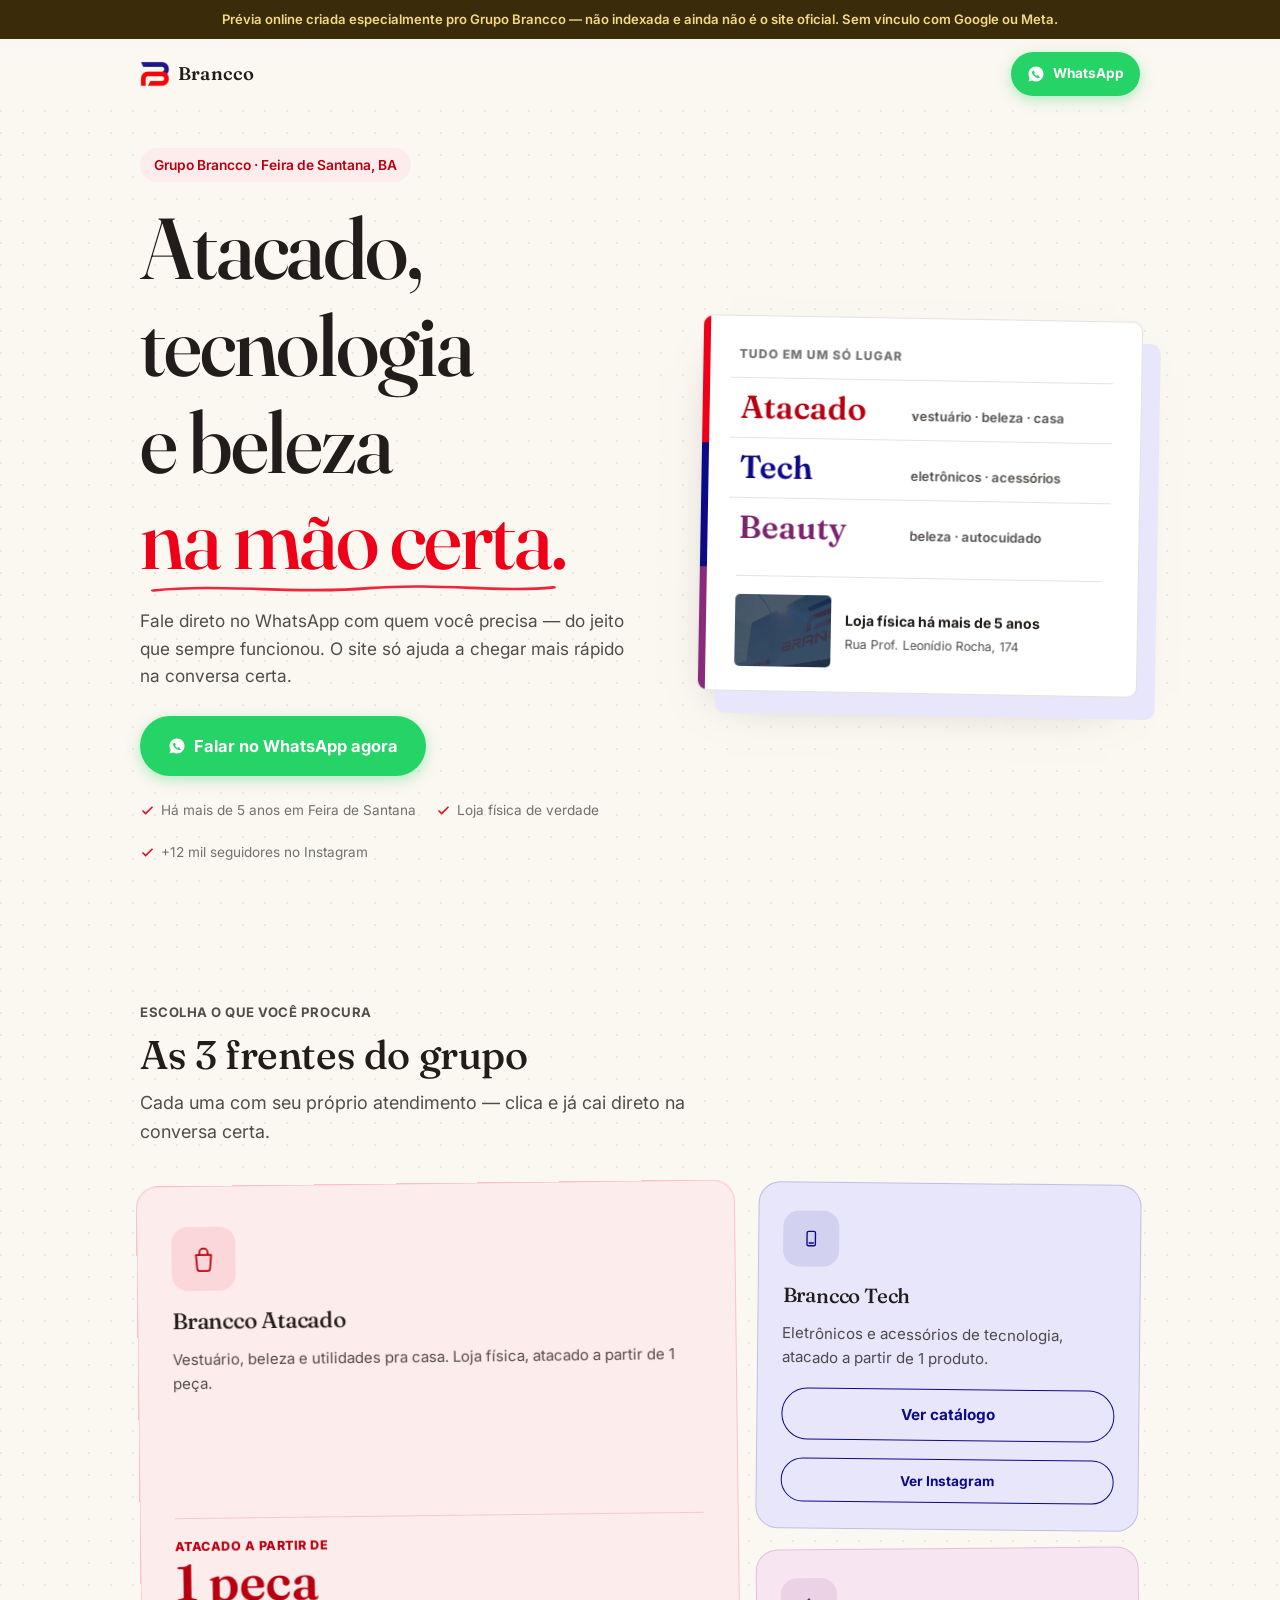
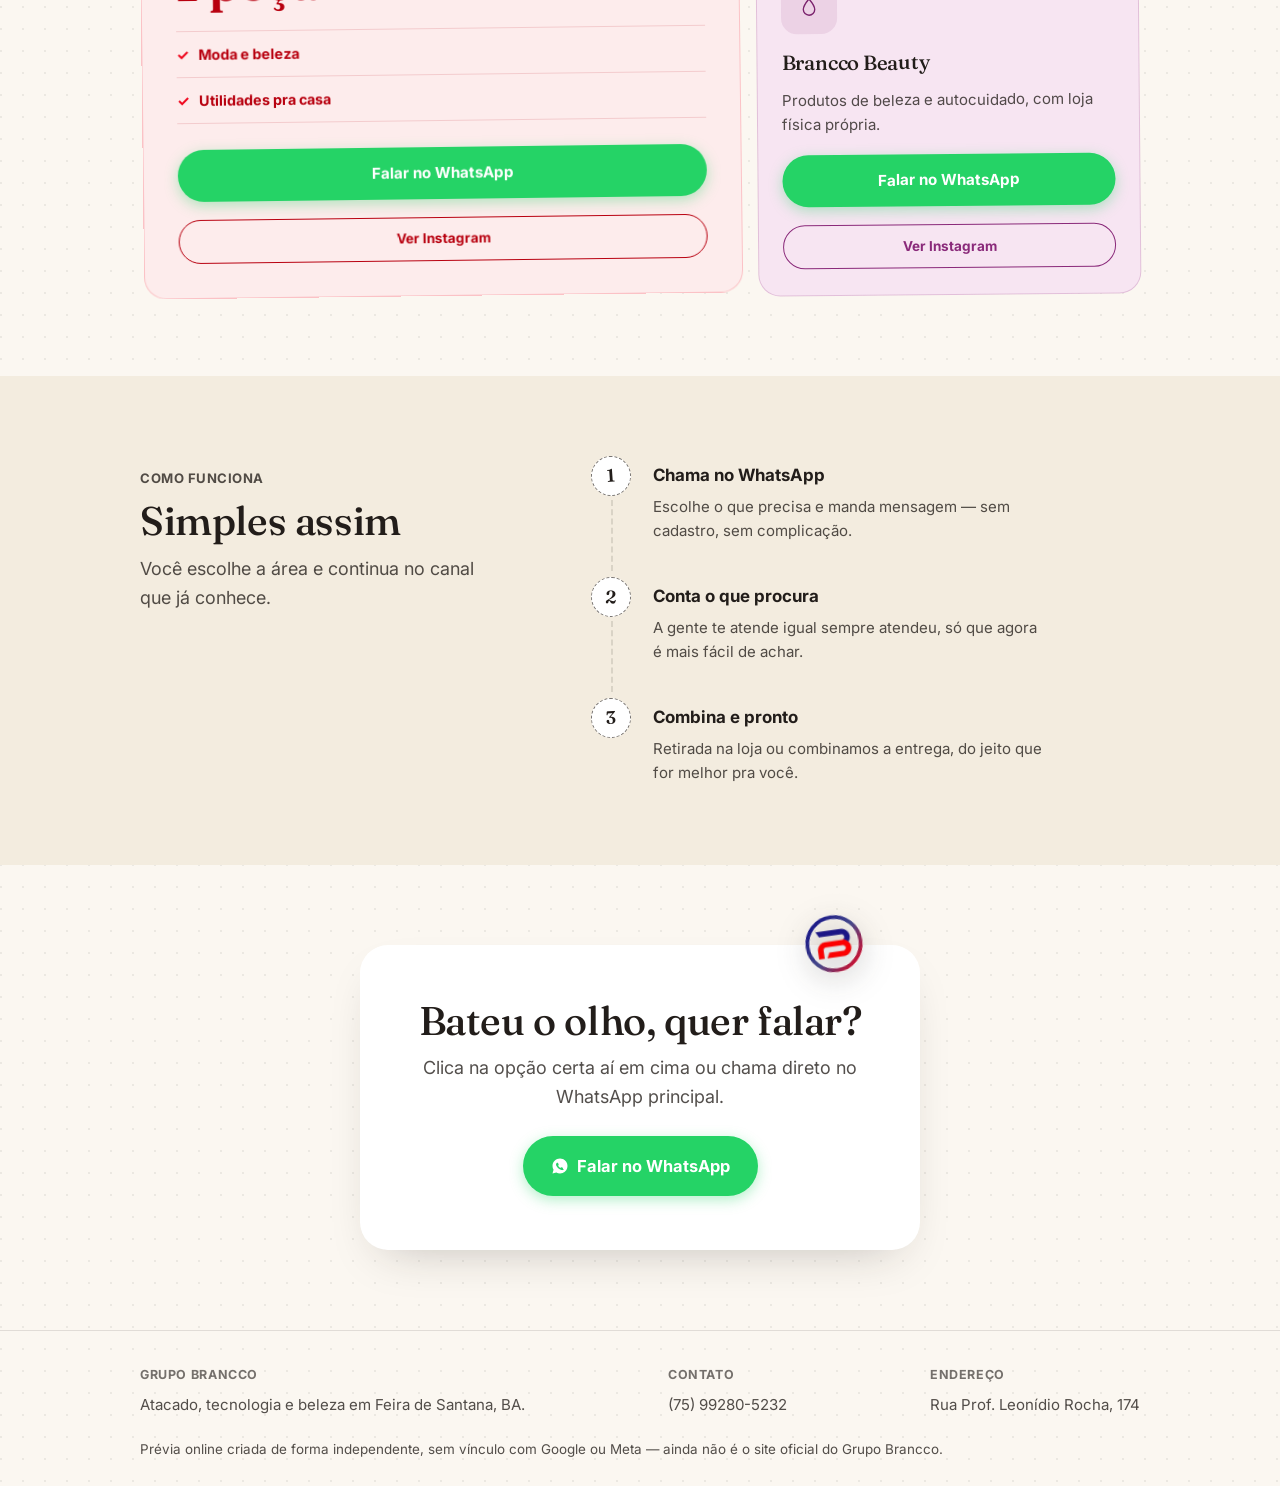
==== commit ad85f510: "brancco: publica rodada 6 apos critica independente" ====
--- a/brancco/index.html
+++ b/brancco/index.html
@@ -16,7 +16,7 @@
 </head>
 <body>
 
-<div class="demo-banner">Prévia privada, criada especialmente pro Grupo Brancco — não publicada, não indexada. Sem vínculo com Google ou Meta.</div>
+<div class="demo-banner">Prévia online criada especialmente pro Grupo Brancco — não indexada e ainda não é o site oficial. Sem vínculo com Google ou Meta.</div>
 
 <header class="nav" id="nav">
   <div class="nav__inner">
@@ -52,29 +52,24 @@
         </ul>
       </div>
       <div class="hero__stage">
-        <div class="selo selo--giant" aria-hidden="true">
-          <svg class="selo__ring" viewBox="0 0 100 100">
-            <defs>
-              <linearGradient id="seloGrad" x1="0%" y1="0%" x2="100%" y2="100%">
-                <stop class="stop-navy" offset="0%"/>
-                <stop class="stop-indigo" offset="52%"/>
-                <stop class="stop-red" offset="100%"/>
-              </linearGradient>
-            </defs>
-            <circle class="track" cx="50" cy="50" r="38"/>
-            <circle class="grad" cx="50" cy="50" r="38" stroke="url(#seloGrad)"/>
-          </svg>
-          <img class="selo__mark" src="refs/logo-mark.png" alt="" width="145" height="122" />
-          <span class="ribbon">Selo de confiança</span>
-        </div>
-
-        <div class="proof" aria-hidden="false">
-          <img src="refs/storefront-hero.png" alt="Fachada da loja Brancco, Feira de Santana" />
-          <span class="proof__tape"></span>
-        </div>
-        <div class="badge">
-          <svg viewBox="0 0 24 24" fill="none" stroke="currentColor" stroke-width="2"><path d="M12 21s-7-5.5-7-11a7 7 0 0 1 14 0c0 5.5-7 11-7 11z"/><circle cx="12" cy="10" r="2.6"/></svg>
-          Rua Prof. Leonídio Rocha, 174
+        <div class="directory">
+          <p class="directory__eyebrow">Tudo em um só lugar</p>
+          <div class="directory__row directory__row--atacado">
+            <strong>Atacado</strong><span>vestuário · beleza · casa</span>
+          </div>
+          <div class="directory__row directory__row--tech">
+            <strong>Tech</strong><span>eletrônicos · acessórios</span>
+          </div>
+          <div class="directory__row directory__row--beauty">
+            <strong>Beauty</strong><span>beleza · autocuidado</span>
+          </div>
+          <div class="directory__proof">
+            <img src="refs/storefront-hero.png" alt="Fachada da loja Brancco em Feira de Santana" />
+            <div>
+              <strong>Loja física há mais de 5 anos</strong>
+              <span>Rua Prof. Leonídio Rocha, 174</span>
+            </div>
+          </div>
         </div>
       </div>
     </div>
@@ -106,6 +101,11 @@
           </div>
           <h3>Brancco Atacado</h3>
           <p>Vestuário, beleza e utilidades pra casa. Loja física, atacado a partir de 1 peça.</p>
+          <div class="frente__promise"><span>Atacado a partir de</span><strong>1 peça</strong></div>
+          <ul class="frente__highlights">
+            <li>Moda e beleza</li>
+            <li>Utilidades pra casa</li>
+          </ul>
           <a class="btn btn--wa btn--block" href="https://wa.me/5575992805232" target="_blank" rel="noopener">Falar no WhatsApp</a>
           <a class="btn btn--outline btn--block btn--sm" href="https://www.instagram.com/branccooficial/" target="_blank" rel="noopener">Ver Instagram</a>
         </div>
@@ -155,10 +155,11 @@
   </section>
 
   <section class="section section--paper2" id="como-funciona">
-    <div class="wrap">
+    <div class="wrap process-layout">
       <div class="sec-head">
         <p class="kicker">Como funciona</p>
         <h2>Simples assim</h2>
+        <p>Você escolhe a área e continua no canal que já conhece.</p>
       </div>
       <div class="steps">
         <div class="step observe">
@@ -222,7 +223,7 @@
     </div>
   </div>
   <div class="wrap footer__legal">
-    <p>Prévia criada de forma independente, sem vínculo com Google ou Meta — não é o site oficial do Grupo Brancco.</p>
+    <p>Prévia online criada de forma independente, sem vínculo com Google ou Meta — ainda não é o site oficial do Grupo Brancco.</p>
   </div>
 </footer>
 
--- a/brancco/styles.css
+++ b/brancco/styles.css
@@ -10,8 +10,8 @@
   --paper-2:  #f3ecdf;
   --card:     #ffffff;
   --ink:      #221d1a;
-  --ink-soft: rgba(34,29,26,.66);
-  --ink-faint:rgba(34,29,26,.46);
+  --ink-soft: rgba(34,29,26,.78);
+  --ink-faint:rgba(34,29,26,.62);
   --line:     rgba(34,29,26,.12);
 
   /* Cores reais extraídas do arquivo oficial da logo (14/09/2026) — antes eram uma
@@ -47,7 +47,7 @@
   background-size:22px 22px;
   color:var(--ink);
   line-height:1.6;
-  font-size:17px;
+  font-size:18px;
   overflow-x:hidden;
   -webkit-font-smoothing:antialiased;
 }
@@ -74,11 +74,11 @@
 .brand .mark{ width:30px; height:auto; flex:none; display:block; }
 .brand span.word{ font-family:var(--serif); font-weight:600; font-size:1.15rem; letter-spacing:.01em; }
 
-.btn{ display:inline-flex; align-items:center; justify-content:center; gap:8px; padding:13px 22px; border-radius:99px; font-weight:700; font-size:.95rem; transition:transform .18s var(--ease), box-shadow .18s var(--ease), background-color .18s var(--ease); border:none; cursor:pointer; }
+.btn{ min-height:52px; display:inline-flex; align-items:center; justify-content:center; gap:8px; padding:13px 22px; border-radius:99px; font-weight:700; font-size:.95rem; transition:transform .18s var(--ease), box-shadow .18s var(--ease), background-color .18s var(--ease); border:none; cursor:pointer; }
 .btn--wa{ background:#25D366; color:#fff; box-shadow:0 4px 14px rgba(37,211,102,.35); }
 .btn--wa:hover{ transform:translateY(-1px); box-shadow:0 6px 18px rgba(37,211,102,.42); background:#20bd5b; }
-.btn--sm{ padding:9px 16px; font-size:.85rem; }
-.btn--lg{ padding:16px 28px; font-size:1.03rem; }
+.btn--sm{ min-height:44px; padding:9px 16px; font-size:.85rem; }
+.btn--lg{ min-height:60px; padding:16px 28px; font-size:1.03rem; }
 .btn--outline{ background:transparent; border:1.5px solid currentColor; }
 .btn--outline:hover{ background:currentColor; }
 .btn--outline:hover{ color:#fff; }
@@ -114,119 +114,46 @@
   .observe:not(.reveal){ opacity:1; transform:none; }
 }
 
-/* Selo — o momento assinatura: o anel real da marca (navy→indigo→red),
-   carimbado no hero. Entra uma vez no load, sempre termina no estado final. */
-.selo{ position:absolute; display:flex; align-items:center; justify-content:center; filter:drop-shadow(0 14px 22px rgba(34,29,26,.3)); }
-.selo__ring{ position:absolute; inset:0; width:100%; height:100%; }
-.selo__ring circle.track{ fill:none; stroke:var(--paper); stroke-width:9; opacity:.9; }
-.selo__ring circle.grad{ fill:none; stroke-width:6.5; }
-.selo__ring .stop-navy{ stop-color:var(--navy); }
-.selo__ring .stop-indigo{ stop-color:var(--indigo); }
-.selo__ring .stop-red{ stop-color:var(--red); }
-.selo__mark{ width:56%; height:auto; position:relative; z-index:1; }
-
-/* Selo gigante do hero — o momento assinatura de verdade: grande, vetorial
-   (nunca borrado, ao contrário da foto), com a fita/ribbon carimbada por cima. */
-.selo--giant{
-  width:clamp(190px,25vw,300px); height:clamp(190px,25vw,300px);
-  top:0; right:2%; z-index:2;
-  animation:stamp-in-giant .75s var(--ease-stamp) both; animation-delay:.5s;
-}
-.selo--giant .ribbon{
-  position:absolute; left:50%; top:56%; width:148%; z-index:3;
-  transform:translate(-50%,-50%) rotate(-10deg);
-  background:var(--navy); color:#fff; font-family:var(--sans); font-weight:700;
-  font-size:clamp(10.5px,1.05vw,13px); letter-spacing:.05em; text-transform:uppercase;
-  text-align:center; padding:8px 6px; white-space:nowrap;
-  box-shadow:0 12px 22px -10px rgba(0,0,0,.4);
-}
-/* Anel de tinta — o "impacto" do carimbo: expande e desaparece bem no
-   instante em que a batida termina, como tinta se espalhando no papel. */
-.selo--giant::after{
-  content:""; position:absolute; inset:0; border-radius:50%;
-  border:2.5px solid var(--red); opacity:0;
-  animation:ink-ripple .6s var(--ease) both; animation-delay:1.05s;
-}
-@keyframes stamp-in-giant{
-  0%{ opacity:0; transform:scale(.5) rotate(-26deg); }
-  62%{ opacity:1; transform:scale(1.1) rotate(-3deg); }
-  100%{ opacity:1; transform:scale(1) rotate(-6deg); }
-}
-@keyframes ink-ripple{
-  0%{ opacity:.55; transform:scale(.94); }
-  100%{ opacity:0; transform:scale(1.28); }
-}
-@media (prefers-reduced-motion: reduce){
-  .selo--giant{ animation:none; transform:rotate(-6deg); opacity:1; }
-  .selo--giant::after{ animation:none; display:none; }
-}
-/* Idle — no celular não existe hover, então o selo respira sozinho pra
-   convidar o dedo a rolar (critério de "objeto vivo" do método). */
-@media (max-width:820px){
-  .selo--giant{ animation:stamp-in-giant .75s var(--ease-stamp) both, breathe 4.2s ease-in-out 1.3s infinite; }
-}
-@keyframes breathe{
-  0%,100%{ transform:scale(1) rotate(-6deg); }
-  50%{ transform:scale(1.035) rotate(-4.5deg); }
-}
-@media (prefers-reduced-motion: reduce){
-  .selo--giant{ animation:none !important; }
-}
-
-/* Hero stage — o palco do selo: dois "blobs" de cor atrás, o selo gigante,
-   e a foto real (baixa resolução) reduzida a um recorte de prova, preso como
-   se tivesse fita — em vez de carregar o peso visual que ela não aguenta. */
-.hero__stage{ position:relative; min-height:clamp(340px,40vw,420px); }
-
-.proof{ position:absolute; left:0; bottom:6%; width:clamp(118px,15vw,164px); z-index:4; transform:rotate(4deg); animation:proof-in .55s var(--ease-stamp) both; animation-delay:.75s; }
-.proof img{ width:100%; height:116px; object-fit:cover; object-position:50% 28%; filter:saturate(1.12) contrast(1.06) brightness(1.1); border:6px solid #fff; border-radius:6px; display:block; box-shadow:0 16px 26px -14px rgba(34,29,26,.4); }
-.proof__tape{ position:absolute; top:-11px; left:50%; width:58px; height:22px; background:rgba(255,255,255,.55); border:1px solid rgba(255,255,255,.65); transform:translateX(-50%) rotate(-3deg); box-shadow:0 2px 6px rgba(0,0,0,.08); }
-@keyframes proof-in{ from{ opacity:0; transform:rotate(4deg) translateY(14px); } to{ opacity:1; transform:rotate(4deg) translateY(0); } }
-@media (prefers-reduced-motion: reduce){
-  .proof{ animation:none; opacity:1; }
-}
-
-.hero__stage .badge{ position:absolute; right:0; bottom:0; background:rgba(255,255,255,.94); backdrop-filter:blur(6px); border-radius:14px; padding:10px 16px; display:flex; align-items:center; gap:10px; font-size:.84rem; font-weight:600; box-shadow:0 6px 18px rgba(0,0,0,.14); z-index:4; }
-.hero__stage .badge svg{ width:16px; height:16px; color:var(--red); flex:none; }
-
-/* Selos das frentes — o MESMO objeto do selo do hero (anel gradiente
-   navy→indigo→red + fita diagonal), só que pequeno, com o glifo da frente
-   no centro. Não é um ícone genérico com contorno: é o carimbo carimbando de
-   novo. Nasce no ângulo final (sem JS não quebra); com .reveal na carta-mãe,
-   troca pro keyframe de carimbada — igual ao selo gigante do hero. */
-.frente__seal{ width:56px; height:56px; position:relative; flex:none; margin-bottom:6px; transform:rotate(var(--seal-rot)); filter:drop-shadow(0 6px 10px rgba(34,29,26,.18)); }
-.seal-ring{ position:absolute; inset:0; width:100%; height:100%; }
+/* Diretório do grupo — o momento assinatura agora explica o produto em vez de
+   declarar "confiança". As três placas são a própria navegação do negócio; a
+   prova concreta (fachada, tempo e endereço) fecha o quadro. */
+.hero__stage{ display:flex; align-items:center; justify-content:flex-end; min-height:clamp(380px,40vw,440px); }
+.directory{
+  position:relative; width:min(100%,440px); padding:28px 28px 24px;
+  background:var(--card); border:1px solid var(--line); border-radius:10px;
+  box-shadow:18px 22px 0 var(--navy-soft), 0 24px 48px -30px rgba(34,29,26,.5);
+  transform:rotate(1deg); overflow:hidden;
+  animation:directory-in .7s cubic-bezier(.16,1,.3,1) both .35s;
+}
+.directory::before{ content:""; position:absolute; inset:0 auto 0 0; width:7px; background:linear-gradient(var(--red) 0 34%,var(--navy) 34% 67%,#8a2a7a 67%); }
+.directory__eyebrow{ margin:0 0 14px 8px; color:var(--ink-faint); font-size:.76rem; font-weight:800; letter-spacing:.08em; text-transform:uppercase; }
+.directory__row{ display:grid; grid-template-columns:1fr 1.25fr; align-items:baseline; gap:18px; padding:13px 10px; border-top:1px solid var(--line); transform:translateX(0); }
+.directory__row strong{ font-family:var(--serif); font-size:clamp(1.45rem,3vw,2rem); font-weight:600; line-height:1; }
+.directory__row span{ color:var(--ink-soft); font-size:.82rem; font-weight:600; }
+.directory__row--atacado strong{ color:var(--red-deep); }
+.directory__row--tech strong{ color:var(--navy); }
+.directory__row--beauty strong{ color:#7b236d; }
+.directory__proof{ display:grid; grid-template-columns:96px 1fr; gap:14px; align-items:center; margin:18px 8px 0; padding-top:18px; border-top:1px solid var(--line); }
+.directory__proof img{ width:96px; height:72px; object-fit:cover; object-position:50% 25%; filter:saturate(1.08) contrast(1.08) brightness(1.08); border-radius:5px; }
+.directory__proof strong,.directory__proof span{ display:block; }
+.directory__proof strong{ font-size:.88rem; margin-bottom:3px; }
+.directory__proof span{ color:var(--ink-soft); font-size:.78rem; }
+@keyframes directory-in{ from{ opacity:0; transform:translateY(22px) rotate(-2deg); } to{ opacity:1; transform:translateY(0) rotate(1deg); } }
+@media (prefers-reduced-motion:reduce){ .directory{ animation:none; } }
+
+/* Glifos das três áreas: simples e funcionais. O momento assinatura fica
+   concentrado no diretório do hero; os cards não competem com ele. */
+.frente__seal{ width:56px; height:56px; position:relative; flex:none; margin-bottom:6px; border-radius:16px; }
+.seal-ring{ display:none; }
 .seal-ring .track{ fill:none; stroke:var(--paper); stroke-width:5; opacity:.9; }
 .seal-ring .grad{ fill:none; stroke-width:3.6; }
 .seal-ring .stop-navy{ stop-color:var(--navy); }
 .seal-ring .stop-indigo{ stop-color:var(--indigo); }
 .seal-ring .stop-red{ stop-color:var(--red); }
 .seal-glyph{ position:absolute; inset:0; width:100%; height:100%; padding:13px; fill:none; stroke:currentColor; stroke-width:2.3; stroke-linecap:round; stroke-linejoin:round; }
-.frente--atacado .frente__seal{ color:var(--red-deep); --seal-rot:-4deg; }
-.frente--tech .frente__seal{ color:var(--navy); --seal-rot:3deg; }
-.frente--beauty .frente__seal{ color:#8a2a7a; --seal-rot:-3deg; }
-.frente.reveal .frente__seal{ animation:seal-stamp .5s var(--ease-stamp) both; }
-.frente.reveal:nth-child(2) .frente__seal{ animation-delay:.22s; }
-.frente.reveal:nth-child(3) .frente__seal{ animation-delay:.34s; }
-@keyframes seal-stamp{
-  0%{ opacity:0; transform:scale(.4) rotate(calc(var(--seal-rot) - 30deg)); }
-  65%{ opacity:1; transform:scale(1.14) rotate(calc(var(--seal-rot) + 4deg)); }
-  100%{ opacity:1; transform:scale(1) rotate(var(--seal-rot)); }
-}
-@media (prefers-reduced-motion: reduce){
-  .frente.reveal .frente__seal{ animation:none; }
-}
-@media (max-width:820px){
-  .frente__seal{ animation:seal-breathe 4.6s ease-in-out infinite; animation-play-state:paused; }
-  .frente.reveal .frente__seal{ animation:seal-stamp .5s var(--ease-stamp) both, seal-breathe 4.6s ease-in-out 1.1s infinite; animation-play-state:running; }
-}
-@keyframes seal-breathe{
-  0%,100%{ transform:scale(1) rotate(var(--seal-rot)); }
-  50%{ transform:scale(1.06) rotate(calc(var(--seal-rot) + 2deg)); }
-}
-@media (prefers-reduced-motion: reduce){
-  .frente__seal{ animation:none !important; }
-}
+.frente--atacado .frente__seal{ color:var(--red-deep); background:rgba(239,0,24,.09); }
+.frente--tech .frente__seal{ color:var(--navy); background:rgba(13,10,134,.09); }
+.frente--beauty .frente__seal{ color:#7b236d; background:rgba(138,42,122,.1); }
 
 /* Hero */
 .hero{ padding:38px 0 46px; }
@@ -249,7 +176,7 @@
 .kicker{ font-size:.82rem; font-weight:700; letter-spacing:.04em; text-transform:uppercase; color:var(--ink-faint); margin-bottom:10px; }
 .sec-head p{ margin-top:12px; color:var(--ink-soft); }
 
-.frentes{ display:grid; grid-template-columns:1.15fr 1fr 1fr; gap:22px; }
+.frentes{ display:grid; grid-template-columns:1.22fr .78fr; grid-template-rows:1fr 1fr; gap:18px; align-items:stretch; }
 @media (max-width:820px){ .frentes{ grid-template-columns:1fr; gap:20px; } }
 /* Cartas presas meio tortas, como se tivessem sido coladas à mão no balcão —
    não paradas no mesmo eixo. No hover/toque, "endireita" — como se alguém
@@ -263,8 +190,15 @@
 .frente h3{ margin-bottom:2px; }
 .frente p{ color:var(--ink-soft); font-size:.94rem; flex:1; }
 .frente .btn{ margin-top:6px; }
-
-.frente--atacado{ background:var(--red-soft); border-color:rgba(239,0,24,.18); --card-rot:-1.1deg; padding:34px 28px 30px; }
+.frente__promise{ margin:auto 0 0; padding:18px 0 10px; border-top:1px solid rgba(184,0,15,.14); color:var(--red-deep); }
+.frente__promise span,.frente__promise strong{ display:block; }
+.frente__promise span{ font-size:.78rem; font-weight:800; letter-spacing:.04em; text-transform:uppercase; }
+.frente__promise strong{ font-family:var(--serif); font-size:3.2rem; font-weight:600; line-height:1; }
+.frente__highlights{ list-style:none; display:grid; gap:0; margin:0 0 8px; border-top:1px solid rgba(184,0,15,.14); }
+.frente__highlights li{ padding:11px 0; border-bottom:1px solid rgba(184,0,15,.14); color:var(--red-deep); font-weight:700; font-size:.9rem; }
+.frente__highlights li::before{ content:"✓"; margin-right:9px; color:var(--red); }
+
+.frente--atacado{ grid-row:1 / span 2; background:var(--red-soft); border-color:rgba(239,0,24,.18); --card-rot:-.7deg; padding:40px 34px 34px; }
 .frente--atacado .frente__seal{ width:64px; height:64px; }
 .frente--atacado h3{ font-size:1.4rem; }
 .frente--atacado .btn--outline{ color:var(--red-deep); }
@@ -274,10 +208,10 @@
   .frente--atacado h3{ font-size:1.28rem; }
 }
 
-.frente--tech{ background:var(--navy-soft); border-color:rgba(13,10,134,.18); --card-rot:.9deg; }
+.frente--tech{ background:var(--navy-soft); border-color:rgba(13,10,134,.18); --card-rot:.6deg; }
 .frente--tech .btn--outline{ color:var(--navy); }
 
-.frente--beauty{ background:#f7e5f2; border-color:rgba(138,42,122,.2); --card-rot:-.7deg; }
+.frente--beauty{ background:#f7e5f2; border-color:rgba(138,42,122,.2); --card-rot:-.5deg; }
 .frente--beauty .btn--outline{ color:#8a2a7a; }
 
 /* Como funciona — linha do tempo alinhada à esquerda, não grade centralizada:
@@ -285,6 +219,8 @@
    esquerda. O fio tracejado entre os números é o que puxa o olho pra baixo —
    a quebra de simetria real da página, fora do hero. */
 .section--paper2{ background:var(--paper-2); }
+.process-layout{ display:grid; grid-template-columns:.78fr 1.22fr; gap:clamp(36px,8vw,100px); align-items:start; }
+.process-layout .sec-head{ margin-bottom:0; }
 .steps{ max-width:600px; }
 .step{ display:flex; gap:22px; align-items:flex-start; text-align:left; position:relative; padding-bottom:34px; }
 .step:last-child{ padding-bottom:0; }
@@ -318,22 +254,30 @@
 .cta-seal img{ position:absolute; inset:0; margin:auto; width:56%; height:auto; }
 
 /* Footer */
-.footer{ padding:34px 0 26px; font-size:.9rem; border-top:1px solid var(--line); }
+.footer{ padding:34px 0 26px; font-size:.94rem; border-top:1px solid var(--line); }
 .footer__inner{ display:flex; justify-content:space-between; gap:24px; flex-wrap:wrap; margin-bottom:18px; }
 .footer__col h4{ font-size:.78rem; text-transform:uppercase; letter-spacing:.05em; margin-bottom:8px; color:var(--ink-faint); }
 .footer__col a, .footer__col p{ display:block; color:var(--ink-soft); margin-bottom:4px; }
-.footer__legal{ color:var(--ink-faint); font-size:.8rem; }
-
-.demo-banner{ background:#3a2c0a; color:#f5d78a; text-align:center; font-size:.8rem; padding:8px 12px; }
+.footer__legal{ color:var(--ink-soft); font-size:.84rem; }
+
+.demo-banner{ background:#3a2c0a; color:#f5d78a; text-align:center; font-size:.82rem; font-weight:600; padding:9px 14px; }
 
 @media (max-width:820px){
-  .hero__stage{ min-height:300px; }
+  .hero__stage{ min-height:0; justify-content:center; }
+  .directory{ margin:8px 10px 22px 0; }
+  .frentes{ grid-template-rows:auto; }
+  .frente--atacado{ grid-row:auto; }
+  .process-layout{ grid-template-columns:1fr; gap:28px; }
 }
 @media (max-width:560px){
   .frentes{ gap:14px; }
-  .selo--giant{ width:clamp(150px,42vw,200px); height:clamp(150px,42vw,200px); right:6%; }
-  .selo--giant .ribbon{ width:124%; font-size:9.5px; letter-spacing:.01em; padding:6px 4px; }
-  .proof{ width:110px; bottom:2%; }
-  .proof img{ height:96px; }
-  .hero__stage .badge{ font-size:.76rem; padding:8px 12px; }
-}
+  .directory{ padding:24px 20px 20px; box-shadow:10px 12px 0 var(--navy-soft), 0 18px 40px -28px rgba(34,29,26,.5); }
+  .directory__row{ grid-template-columns:1fr; gap:3px; padding:12px 8px; }
+  .directory__row strong{ font-size:1.55rem; }
+  .directory__proof{ grid-template-columns:84px 1fr; margin-inline:8px; }
+  .directory__proof img{ width:84px; height:68px; }
+  .hero h1{ font-size:2.35rem; }
+  .frente__promise{ margin-top:10px; }
+  .frente__promise strong{ font-size:2.45rem; }
+  .demo-banner{ font-size:.76rem; }
+}
